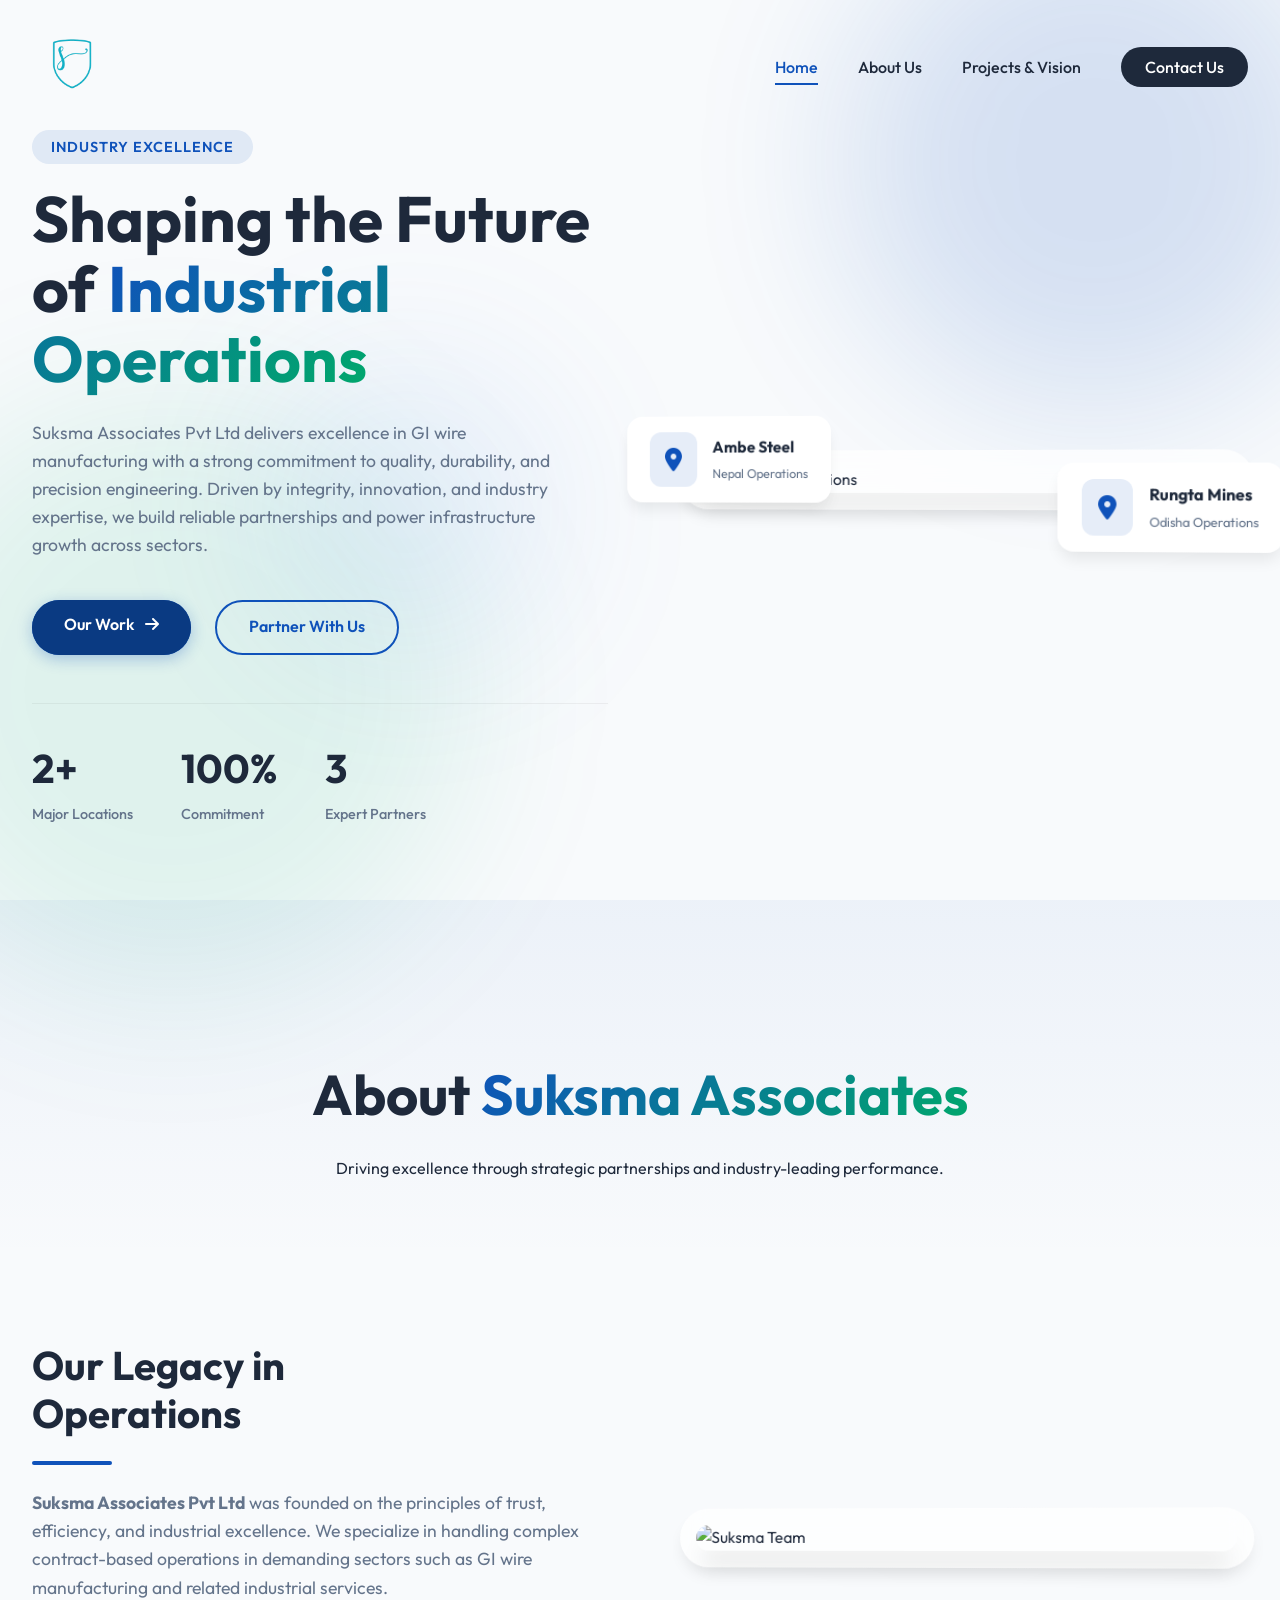
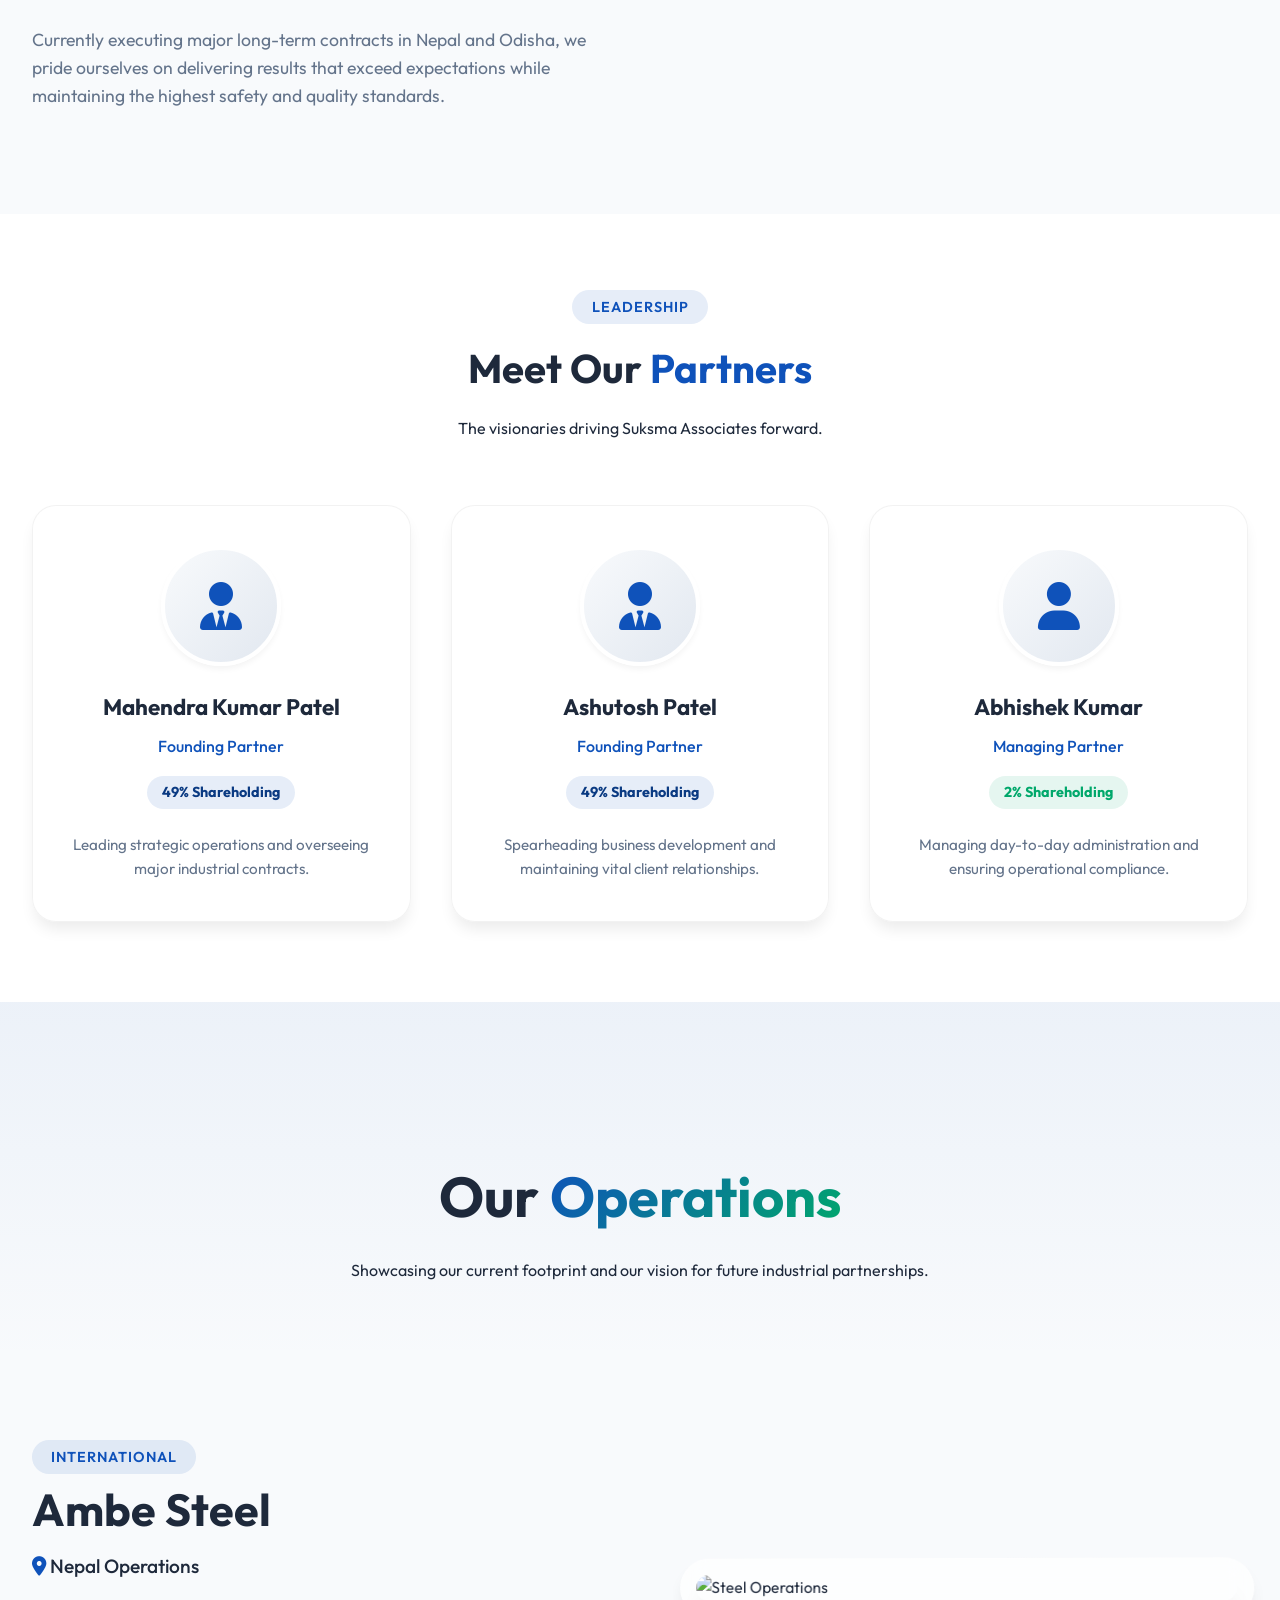
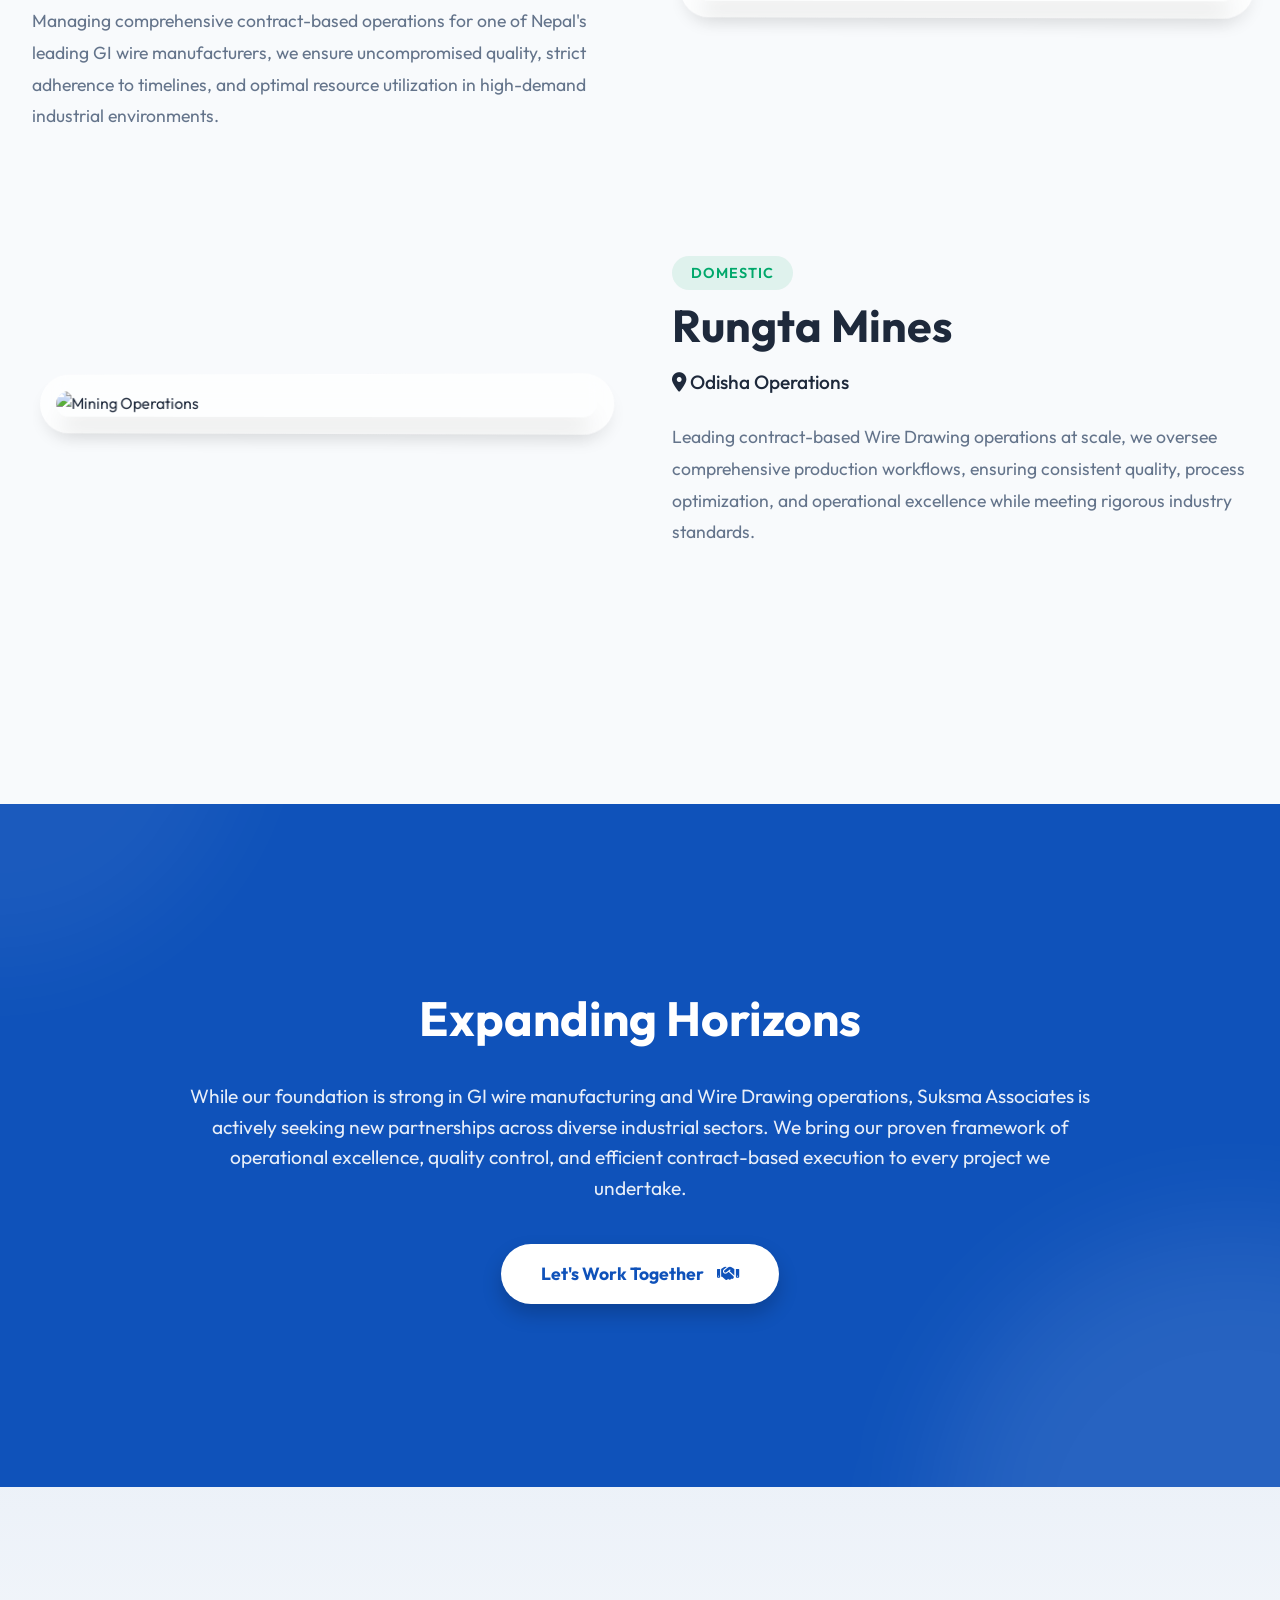
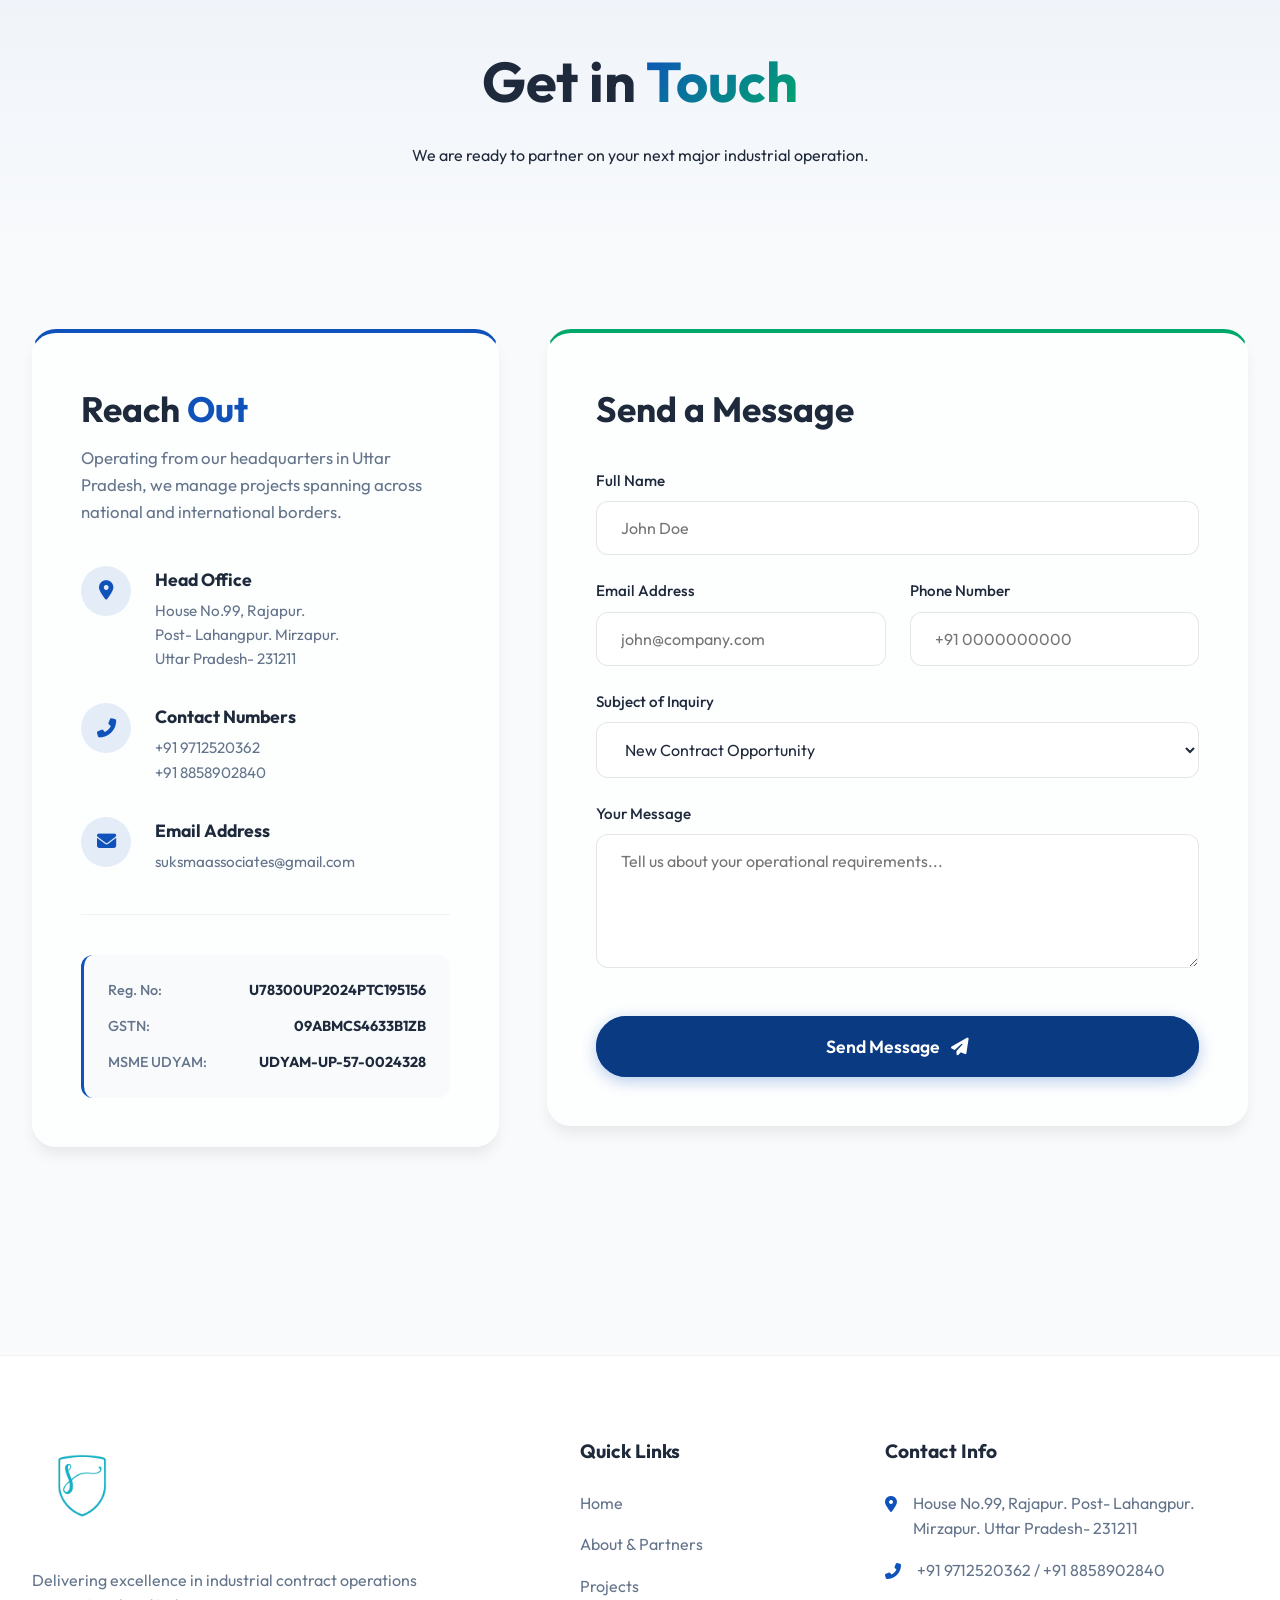
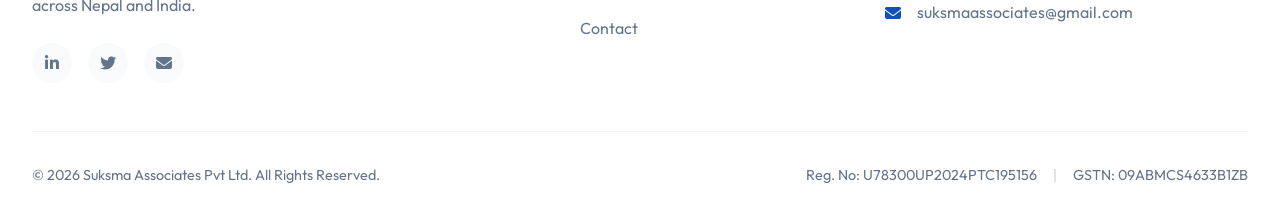
==== index.html @ b581f05e "first Push" ====
<!DOCTYPE html>
<html lang="en">

<head>
    <meta charset="UTF-8">
    <meta name="viewport" content="width=device-width, initial-scale=1.0">
    <title>Suksma Associates Pvt Ltd | Portfolio</title>
    <!-- Google Fonts -->
    <link rel="preconnect" href="https://fonts.googleapis.com">
    <link rel="preconnect" href="https://fonts.gstatic.com" crossorigin>
    <link href="https://fonts.googleapis.com/css2?family=Outfit:wght@300;400;500;600;700&display=swap" rel="stylesheet">
    <!-- Font Awesome -->
    <link rel="stylesheet" href="https://cdnjs.cloudflare.com/ajax/libs/font-awesome/6.4.0/css/all.min.css">
    <!-- Custom CSS -->
    <link rel="stylesheet" href="styles.css">
    <link rel="icon" href="assets/Suksma_logo.png" type="image/png">
</head>

<body>

    <!-- Navigation -->
    <nav class="navbar" id="navbar">
        <div class="container nav-container">
            <a href="index.html" class="logo">
                <img src="assets/Suksma_logo.png" alt="Suksma Associates Logo" id="nav-logo">
            </a>

            <div class="menu-toggle" id="mobile-menu">
                <span class="bar"></span>
                <span class="bar"></span>
                <span class="bar"></span>
            </div>

            <ul class="nav-menu">
                <li><a href="index.html" class="nav-links active">Home</a></li>
                <li><a href="about.html" class="nav-links">About Us</a></li>
                <li><a href="projects.html" class="nav-links">Projects & Vision</a></li>
                <li><a href="contact.html" class="nav-contact-btn">Contact Us</a></li>
            </ul>
        </div>
    </nav>

    <!-- Hero Section -->
    <section class="hero" id="home">
        <div class="hero-shapes">
            <div class="shape shape-1"></div>
            <div class="shape shape-2"></div>
            <div class="shape shape-3"></div>
        </div>

        <div class="container hero-container">
            <div class="hero-content">
                <div class="badge-wrapper gs-reveal">
                    <span class="badge">Industry Excellence</span>
                </div>
                <h1 class="hero-title gs-reveal">Shaping the Future <br>of <span class="text-gradient">Industrial
                        Operations</span></h1>
                <p class="hero-subtitle gs-reveal">Suksma Associates Pvt Ltd delivers excellence in GI wire
                    manufacturing with a strong commitment to quality, durability, and precision engineering. Driven by
                    integrity, innovation, and industry expertise, we build reliable partnerships and power
                    infrastructure growth across sectors.</p>
                <div class="hero-btns gs-reveal">
                    <a href="projects.html" class="btn btn-primary">Our Work <i class="fas fa-arrow-right"></i></a>
                    <a href="contact.html" class="btn btn-outline">Partner With Us</a>
                </div>

                <div class="hero-stats gs-reveal">
                    <div class="stat-item">
                        <h3 class="stat-number">2+</h3>
                        <p class="stat-label">Major Locations</p>
                    </div>
                    <div class="stat-item">
                        <h3 class="stat-number">100%</h3>
                        <p class="stat-label">Commitment</p>
                    </div>
                    <div class="stat-item">
                        <h3 class="stat-number">3</h3>
                        <p class="stat-label">Expert Partners</p>
                    </div>
                </div>
            </div>

            <div class="hero-image gs-reveal-right">
                <div class="image-wrapper glass-panel">
                    <!-- We'll use a placeholder professional industrial image -->
                    <img src="https://images.unsplash.com/photo-1581091226825-a6a2a5aee158?ixlib=rb-4.0.3&auto=format&fit=crop&w=800&q=80"
                        alt="Industrial Operations">
                    <div class="floating-card location-card card-1 gs-float">
                        <i class="fas fa-map-marker-alt text-primary"></i>
                        <div class="card-text">
                            <h4>Ambe Steel</h4>
                            <p>Nepal Operations</p>
                        </div>
                    </div>
                    <div class="floating-card location-card card-2 gs-float-delay">
                        <i class="fas fa-map-marker-alt text-primary"></i>
                        <div class="card-text">
                            <h4>Rungta Mines</h4>
                            <p>Odisha Operations</p>
                        </div>
                    </div>
                </div>
            </div>
        </div>
    </section>

    <!-- Page Header -->
    <section class="page-header gs-reveal-up">
        <div class="container">
            <h1>About <span class="text-gradient">Suksma Associates</span></h1>
            <p>Driving excellence through strategic partnerships and industry-leading performance.</p>
        </div>
    </section>

    <!-- Company Overview -->
    <section class="company-overview section-padding">
        <div class="container overview-grid gs-stagger-container">
            <div class="overview-content gs-stagger-item">
                <h2 class="section-title">Our Legacy in <br>Operations</h2>
                <div class="title-underline"></div>
                <p><strong>Suksma Associates Pvt Ltd</strong> was founded on the principles of trust, efficiency, and
                    industrial excellence. We specialize in handling complex contract-based operations in demanding
                    sectors such as GI wire manufacturing and related industrial services.</p>
                <p>Currently executing major long-term contracts in Nepal and Odisha, we pride ourselves on delivering
                    results that exceed expectations while maintaining the highest safety and quality standards.</p>
            </div>
            <div class="overview-img gs-stagger-item">
                <div class="glass-panel image-wrapper">
                    <!-- Professional Team Placeholder -->
                    <img src="https://images.unsplash.com/photo-1573164713988-8665fc963095?ixlib=rb-4.0.3&auto=format&fit=crop&w=800&q=80"
                        alt="Suksma Team" style="border-radius: 20px; width: 100%;">
                </div>
            </div>
        </div>
    </section>

    <!-- Leadership / Partners Section -->
    <section class="partners section-padding" style="background-color: var(--bg-white);">
        <div class="container">
            <div class="section-header center gs-reveal-up">
                <span class="badge">Leadership</span>
                <h2>Meet Our <span class="text-primary">Partners</span></h2>
                <p>The visionaries driving Suksma Associates forward.</p>
            </div>

            <div class="partners-grid gs-stagger-container">
                <!-- Partner 1 -->
                <div class="partner-card glass-panel gs-stagger-item">
                    <div class="partner-img">
                        <i class="fas fa-user-tie"></i>
                    </div>
                    <div class="partner-info">
                        <h3>Mahendra Kumar Patel</h3>
                        <p class="role">Founding Partner</p>
                        <div class="share-badge">49% Shareholding</div>
                        <p class="desc">Leading strategic operations and overseeing major industrial contracts.</p>
                    </div>
                </div>

                <!-- Partner 2 -->
                <div class="partner-card glass-panel gs-stagger-item">
                    <div class="partner-img">
                        <i class="fas fa-user-tie"></i>
                    </div>
                    <div class="partner-info">
                        <h3>Ashutosh Patel</h3>
                        <p class="role">Founding Partner</p>
                        <div class="share-badge">49% Shareholding</div>
                        <p class="desc">Spearheading business development and maintaining vital client relationships.
                        </p>
                    </div>
                </div>

                <!-- Partner 3 -->
                <div class="partner-card glass-panel gs-stagger-item">
                    <div class="partner-img">
                        <i class="fas fa-user"></i>
                    </div>
                    <div class="partner-info">
                        <h3>Abhishek Kumar</h3>
                        <p class="role">Managing Partner</p>
                        <div class="share-badge share-accent">2% Shareholding</div>
                        <p class="desc">Managing day-to-day administration and ensuring operational compliance.</p>
                    </div>
                </div>
            </div>
        </div>
    </section>

    <section class="page-header gs-reveal-up"
        style="padding: 150px 0 80px; text-align: center; background: linear-gradient(180deg, rgba(15, 82, 186, 0.05) 0%, transparent 100%);">
        <div class="container">
            <h1 style="font-size: 3.5rem; margin-bottom: 1rem;">Our <span class="text-gradient">Operations</span></h1>
            <p>Showcasing our current footprint and our vision for future industrial partnerships.</p>
        </div>
    </section>

    <!-- Current Projects -->
    <section class="current-projects section-padding" style="padding: 5rem 0;">
        <div class="container gs-stagger-container">
            <div class="project-card gs-stagger-item">
                <div class="project-content">
                    <span class="badge">International</span>
                    <h2>Ambe Steel</h2>
                    <p class="location"><i class="fas fa-map-marker-alt text-primary"></i> Nepal Operations</p>
                    <p class="desc">Managing comprehensive contract-based operations for one of Nepal's leading GI wire
                        manufacturers, we ensure uncompromised quality, strict adherence to timelines, and optimal
                        resource utilization in high-demand industrial environments.</p>
                </div>
                <div class="project-img">
                    <div class="glass-panel image-wrapper">
                        <!-- Placeholder for Steel Plant -->
                        <img src="https://images.unsplash.com/photo-1579728254067-eb85764d0dcb?ixlib=rb-4.0.3&auto=format&fit=crop&w=800&q=80"
                            alt="Steel Operations">
                    </div>
                </div>
            </div>

            <div class="project-card reverse gs-stagger-item">
                <div class="project-content">
                    <span class="badge"
                        style="color: var(--secondary); background: rgba(0, 168, 107, 0.1);">Domestic</span>
                    <h2>Rungta Mines</h2>
                    <p class="location"><i class="fas fa-map-marker-alt text-secondary"></i> Odisha Operations</p>
                    <p class="desc">Leading contract-based Wire Drawing operations at scale, we oversee comprehensive
                        production workflows, ensuring consistent quality, process optimization, and operational
                        excellence while meeting rigorous industry standards.</p>
                </div>
                <div class="project-img">
                    <div class="glass-panel image-wrapper">
                        <!-- Placeholder for Mining -->
                        <img src="https://images.unsplash.com/photo-1516247385-d6d67e696230?ixlib=rb-4.0.3&auto=format&fit=crop&w=800&q=80"
                            alt="Mining Operations">
                    </div>
                </div>
            </div>
        </div>
    </section>

    <!-- Future Vision / Call to Action -->
    <section class="vision section-padding gs-reveal-up"
        style="background-color: var(--primary); color: white; margin-top: 3rem; position: relative; overflow: hidden;">

        <!-- Abstract BG in CTA -->
        <div style="position: absolute; top: 0; left: 0; width: 100%; height: 100%; z-index: 1;">
            <div
                style="position: absolute; top: -50%; left: -20%; width: 500px; height: 500px; border-radius: 50%; background: rgba(255,255,255,0.05); filter: blur(50px);">
            </div>
            <div
                style="position: absolute; bottom: -50%; right: -20%; width: 600px; height: 600px; border-radius: 50%; background: rgba(255,255,255,0.1); filter: blur(60px);">
            </div>
        </div>

        <div class="container"
            style="position: relative; z-index: 2; text-align: center; max-width: 900px; padding: 6rem 0;">
            <h2 style="font-size: 3rem; margin-bottom: 1.5rem;">Expanding Horizons</h2>
            <p style="font-size: 1.2rem; margin-bottom: 2.5rem; opacity: 0.9;">While our foundation is strong in GI wire
                manufacturing and Wire Drawing operations, Suksma Associates is actively seeking new partnerships across
                diverse industrial sectors. We bring our proven framework of operational excellence, quality control,
                and efficient contract-based execution to every project we undertake.</p>
            <a href="contact.html" class="btn"
                style="background: white; color: var(--primary); padding: 1rem 2.5rem; border-radius: 50px; font-weight: 700; font-size: 1.1rem; box-shadow: 0 10px 20px rgba(0,0,0,0.2);">Let's
                Work Together <i class="fas fa-handshake" style="margin-left: 10px;"></i></a>
        </div>
    </section>

    <!-- Header -->
    <section class="page-header gs-reveal-up"
        style="padding: 150px 0 80px; text-align: center; background: linear-gradient(180deg, rgba(15, 82, 186, 0.05) 0%, transparent 100%);">
        <div class="container">
            <h1 style="font-size: 3.5rem; margin-bottom: 1rem;">Get in <span class="text-gradient">Touch</span></h1>
            <p>We are ready to partner on your next major industrial operation.</p>
        </div>
    </section>

    <!-- Contact Grid -->
    <section class="contact-section section-padding">
        <div class="container">
            <div class="contact-grid">

                <!-- Info Panel -->
                <div class="contact-info glass-panel gs-reveal-up">
                    <h2>Reach <span class="text-primary">Out</span></h2>
                    <p class="subtitle">Operating from our headquarters in Uttar Pradesh, we manage projects spanning
                        across national and international borders.</p>

                    <div class="info-item">
                        <div class="icon-box"><i class="fas fa-map-marker-alt"></i></div>
                        <div class="info-content">
                            <h4>Head Office</h4>
                            <p>House No.99, Rajapur.<br>Post- Lahangpur. Mirzapur.<br>Uttar Pradesh- 231211</p>
                        </div>
                    </div>

                    <div class="info-item">
                        <div class="icon-box"><i class="fas fa-phone-alt"></i></div>
                        <div class="info-content">
                            <h4>Contact Numbers</h4>
                            <p>+91 9712520362<br>+91 8858902840</p>
                        </div>
                    </div>

                    <div class="info-item">
                        <div class="icon-box"><i class="fas fa-envelope"></i></div>
                        <div class="info-content">
                            <h4>Email Address</h4>
                            <p>suksmaassociates@gmail.com</p>
                        </div>
                    </div>

                    <div class="info-divider"></div>

                    <!-- Company Registrations -->
                    <div class="company-regs">
                        <div class="reg-item">
                            <span class="reg-label">Reg. No:</span>
                            <span class="reg-val">U78300UP2024PTC195156</span>
                        </div>
                        <div class="reg-item">
                            <span class="reg-label">GSTN:</span>
                            <span class="reg-val">09ABMCS4633B1ZB</span>
                        </div>
                        <div class="reg-item">
                            <span class="reg-label">MSME UDYAM:</span>
                            <span class="reg-val">UDYAM-UP-57-0024328</span>
                        </div>
                    </div>
                </div>

                <!-- Contact Form -->
                <div class="contact-form-wrapper glass-panel gs-reveal-up">
                    <h2>Send a <span class="text-secondary">Message</span></h2>
                    <form class="contact-form">
                        <div class="form-group">
                            <label>Full Name</label>
                            <input type="text" placeholder="John Doe" required>
                        </div>
                        <div class="form-row">
                            <div class="form-group">
                                <label>Email Address</label>
                                <input type="email" placeholder="john@company.com" required>
                            </div>
                            <div class="form-group">
                                <label>Phone Number</label>
                                <input type="tel" placeholder="+91 0000000000">
                            </div>
                        </div>
                        <div class="form-group">
                            <label>Subject of Inquiry</label>
                            <select>
                                <option>New Contract Opportunity</option>
                                <option>General Inquiry</option>
                                <option>Partnership</option>
                            </select>
                        </div>
                        <div class="form-group">
                            <label>Your Message</label>
                            <textarea rows="5" placeholder="Tell us about your operational requirements..."
                                required></textarea>
                        </div>
                        <button type="button" class="btn btn-primary form-submit"
                            onclick="alert('Demo: Form Submitted Successfully!')">
                            Send Message <i class="fas fa-paper-plane" style="margin-left: 8px;"></i>
                        </button>
                    </form>
                </div>

            </div>
        </div>
    </section>

    <!-- Footer -->
    <footer class="footer">
        <div class="container footer-container">
            <div class="footer-top">
                <div class="footer-col brand-col">
                    <img src="assets/Suksma_logo.png" alt="Suksma Associates" class="footer-logo">
                    <p>Delivering excellence in industrial contract operations across Nepal and India.</p>
                    <div class="social-links">
                        <a href="#"><i class="fab fa-linkedin-in"></i></a>
                        <a href="#"><i class="fab fa-twitter"></i></a>
                        <a href="#"><i class="fas fa-envelope"></i></a>
                    </div>
                </div>

                <div class="footer-col" style="transition-delay: 0.1s;">
                    <h3>Quick Links</h3>
                    <ul>
                        <li><a href="index.html">Home</a></li>
                        <li><a href="about.html">About & Partners</a></li>
                        <li><a href="projects.html">Projects</a></li>
                        <li><a href="contact.html">Contact</a></li>
                    </ul>
                </div>

                <div class="footer-col" style="transition-delay: 0.2s;">
                    <h3>Contact Info</h3>
                    <ul class="contact-list">
                        <li><i class="fas fa-map-marker-alt"></i> House No.99, Rajapur. Post- Lahangpur. Mirzapur. Uttar
                            Pradesh- 231211
                        </li>
                        <li><i class="fas fa-phone-alt"></i> +91 9712520362 / +91 8858902840</li>
                        <li><i class="fas fa-envelope"></i> suksmaassociates@gmail.com</li>
                    </ul>
                </div>
            </div>

            <div class="footer-bottom">
                <p>&copy; 2026 Suksma Associates Pvt Ltd. All Rights Reserved.</p>
                <div class="footer-certs">
                    <span>Reg. No: U78300UP2024PTC195156</span>
                    <span class="divider">|</span>
                    <span>GSTN: 09ABMCS4633B1ZB</span>
                </div>
            </div>
        </div>
    </footer>

    <!-- GSAP & ScrollTrigger -->
    <script src="https://cdnjs.cloudflare.com/ajax/libs/gsap/3.12.2/gsap.min.js"></script>
    <script src="https://cdnjs.cloudflare.com/ajax/libs/gsap/3.12.2/ScrollTrigger.min.js"></script>
    <!-- Custom JS -->
    <script src="script.js"></script>
</body>

</html>
---- styles.css ----
/* --- RESET & VARIABLES --- */
:root {
    /* Color Palette */
    --primary: #0F52BA;
    /* Sapphire Blue - Trust & Industry */
    --primary-light: #4D8BE8;
    --primary-dark: #0A3A82;
    --secondary: #00A86B;
    /* Jade Green - Growth & Mining */

    --bg-light: #F8FAFC;
    --bg-white: #FFFFFF;
    --text-dark: #1E293B;
    --text-light: #64748B;

    --glass-bg: rgba(255, 255, 255, 0.7);
    --glass-border: rgba(255, 255, 255, 0.2);
    --shadow-sm: 0 4px 6px -1px rgba(0, 0, 0, 0.05);
    --shadow-md: 0 10px 15px -3px rgba(0, 0, 0, 0.08);
    --shadow-lg: 0 20px 25px -5px rgba(0, 0, 0, 0.1);

    /* Typography */
    --font-main: 'Outfit', sans-serif;

    /* Transitions */
    --transition: all 0.3s cubic-bezier(0.25, 0.8, 0.25, 1);
}

* {
    margin: 0;
    padding: 0;
    box-sizing: border-box;
    font-family: var(--font-main);
}

body {
    background-color: var(--bg-light);
    color: var(--text-dark);
    line-height: 1.6;
    overflow-x: hidden;
    width: 100%;
    position: relative;
}

/* Custom Scrollbar to prevent double scrollbar visual glitches and look premium */
::-webkit-scrollbar {
    width: 8px;
}

::-webkit-scrollbar-track {
    background: var(--bg-light);
}

::-webkit-scrollbar-thumb {
    background: #cbd5e1;
    border-radius: 4px;
}

::-webkit-scrollbar-thumb:hover {
    background: #94a3b8;
}

a {
    text-decoration: none;
    color: inherit;
}

ul {
    list-style: none;
}

.container {
    max-width: 1280px;
    margin: 0 auto;
    padding: 0 2rem;
}

/* --- UTILITIES --- */
.text-gradient {
    background: linear-gradient(135deg, var(--primary), var(--secondary));
    -webkit-background-clip: text;
    -webkit-text-fill-color: transparent;
    background-clip: text;
}

.text-primary {
    color: var(--primary);
}

.glass-panel {
    background: var(--glass-bg);
    backdrop-filter: blur(12px);
    -webkit-backdrop-filter: blur(12px);
    border: 1px solid var(--glass-border);
    border-radius: 24px;
    box-shadow: var(--shadow-md);
}

/* Buttons */
.btn {
    display: inline-block;
    padding: 0.8rem 2rem;
    border-radius: 50px;
    font-weight: 600;
    font-size: 1rem;
    transition: var(--transition);
    cursor: pointer;
    position: relative;
    overflow: hidden;
    z-index: 1;
}

.btn-primary {
    background-color: var(--primary);
    color: white;
    box-shadow: 0 4px 15px rgba(15, 82, 186, 0.3);
}

.btn-primary:after {
    content: '';
    position: absolute;
    bottom: 0;
    left: 0;
    width: 100%;
    height: 100%;
    background-color: var(--primary-dark);
    z-index: -2;
}

.btn-primary:before {
    content: '';
    position: absolute;
    bottom: 0;
    left: 0;
    width: 0%;
    height: 100%;
    background-color: var(--primary-light);
    transition: var(--transition);
    z-index: -1;
}

.btn-primary:hover:before {
    width: 100%;
}

.btn-outline {
    background: transparent;
    color: var(--primary);
    border: 2px solid var(--primary);
}

.btn-outline:hover {
    background: var(--primary);
    color: white;
}



/* --- NAVIGATION --- */
.navbar {
    position: fixed;
    top: 0;
    left: 0;
    width: 100%;
    padding: 1.5rem 0;
    z-index: 1000;
    transition: var(--transition);
}

.navbar.scrolled {
    background: var(--glass-bg);
    backdrop-filter: blur(20px);
    -webkit-backdrop-filter: blur(20px);
    padding: 1rem 0;
    box-shadow: var(--shadow-sm);
}

.nav-container {
    display: flex;
    justify-content: space-between;
    align-items: center;
}

.logo img {
    height: 80px;
    /* Increased from 50px */
    object-fit: contain;
    transition: transform 0.3s ease;
}

.logo:hover img {
    transform: scale(1.05);
}

.nav-menu {
    display: flex;
    align-items: center;
    gap: 2.5rem;
}

.nav-links {
    font-weight: 500;
    font-size: 1rem;
    color: var(--text-dark);
    position: relative;
    padding: 0.5rem 0;
    transition: var(--transition);
}

.nav-links::after {
    content: '';
    position: absolute;
    bottom: 0;
    left: 0;
    width: 0;
    height: 2px;
    background: var(--primary);
    transition: var(--transition);
}

.nav-links:hover::after,
.nav-links.active::after {
    width: 100%;
}

.nav-links:hover,
.nav-links.active {
    color: var(--primary);
}

.nav-contact-btn {
    background: var(--text-dark);
    color: white;
    padding: 0.6rem 1.5rem;
    border-radius: 50px;
    font-weight: 500;
    transition: var(--transition);
}

.nav-contact-btn:hover {
    background: var(--primary);
    transform: translateY(-2px);
    box-shadow: 0 4px 10px rgba(0, 0, 0, 0.1);
}

.menu-toggle {
    display: none;
    flex-direction: column;
    gap: 5px;
    cursor: pointer;
}

.menu-toggle .bar {
    width: 25px;
    height: 3px;
    background-color: var(--text-dark);
    transition: var(--transition);
}

/* --- HERO SECTION --- */
.hero {
    min-height: 100vh;
    padding-top: 120px;
    padding-bottom: 60px;
    position: relative;
    display: flex;
    align-items: center;
}

/* Abstract Background Shapes */
.hero-shapes {
    position: absolute;
    top: 0;
    left: 0;
    width: 100%;
    height: 100%;
    z-index: -1;
}

.shape {
    position: absolute;
    border-radius: 50%;
    filter: blur(80px);
    opacity: 0.5;
}

.shape-1 {
    top: -10%;
    right: -5%;
    width: 500px;
    height: 500px;
    background: rgba(15, 82, 186, 0.3);
}

.shape-2 {
    bottom: -10%;
    left: -10%;
    width: 600px;
    height: 600px;
    background: rgba(0, 168, 107, 0.2);
}

.shape-3 {
    top: 40%;
    left: 20%;
    width: 300px;
    height: 300px;
    background: rgba(77, 139, 232, 0.2);
}

.hero-container {
    display: grid;
    grid-template-columns: 1fr 1fr;
    gap: 4rem;
    align-items: center;
}

/* Badge */
.badge-wrapper {
    margin-bottom: 1.5rem;
}

.badge {
    background: rgba(15, 82, 186, 0.1);
    color: var(--primary);
    padding: 0.5rem 1.2rem;
    border-radius: 50px;
    font-weight: 600;
    font-size: 0.9rem;
    letter-spacing: 1px;
    text-transform: uppercase;
}

.hero-title {
    font-size: clamp(3rem, 5vw, 4.5rem);
    line-height: 1.1;
    margin-bottom: 1.5rem;
    font-weight: 700;
}

.hero-subtitle {
    font-size: 1.1rem;
    color: var(--text-light);
    margin-bottom: 2.5rem;
    max-width: 90%;
}

.hero-btns {
    display: flex;
    gap: 1.5rem;
    margin-bottom: 3rem;
}

.hero-btns i {
    margin-left: 8px;
    transition: transform 0.3s ease;
}

.btn-primary:hover i {
    transform: translateX(5px);
}

.hero-stats {
    display: flex;
    gap: 3rem;
    padding-top: 2rem;
    border-top: 1px solid rgba(0, 0, 0, 0.05);
}

.stat-number {
    font-size: 2.5rem;
    font-weight: 700;
    color: var(--text-dark);
    margin-bottom: 0.2rem;
}

.stat-label {
    font-size: 0.9rem;
    color: var(--text-light);
    font-weight: 500;
}

/* Hero Image & Cards */
.hero-image {
    position: relative;
}

.image-wrapper {
    position: relative;
    padding: 1rem;
    border-radius: 30px;
    transform: perspective(1000px) rotateY(-5deg);
    transition: transform 0.5s ease;
}

.image-wrapper:hover {
    transform: perspective(1000px) rotateY(0deg);
}

.image-wrapper img {
    width: 100%;
    border-radius: 20px;
    display: block;
    box-shadow: var(--shadow-lg);
}

.floating-card {
    position: absolute;
    background: var(--bg-white);
    padding: 1rem 1.5rem;
    border-radius: 16px;
    display: flex;
    align-items: center;
    gap: 1rem;
    box-shadow: var(--shadow-md);
    z-index: 10;
}

.floating-card i {
    font-size: 1.5rem;
    background: rgba(15, 82, 186, 0.1);
    padding: 1rem;
    border-radius: 12px;
}

.card-text h4 {
    font-size: 1rem;
    color: var(--text-dark);
    margin-bottom: 0.2rem;
}

.card-text p {
    font-size: 0.8rem;
    color: var(--text-light);
}

.card-1 {
    bottom: 10%;
    left: -10%;
}

.card-2 {
    top: 20%;
    right: -5%;
}

/* --- FOOTER --- */
.footer {
    background: var(--bg-white);
    padding: 5rem 0 2rem;
    margin-top: 5rem;
    border-top: 1px solid rgba(0, 0, 0, 0.05);
}

.footer-top {
    display: grid;
    grid-template-columns: 2fr 1fr 1.5fr;
    gap: 4rem;
    margin-bottom: 3rem;
}

.footer-logo {
    height: 100px;
    /* Increased from 40px */
    width: auto;
    object-fit: contain;
    margin-bottom: 1.5rem;
}

.brand-col p {
    color: var(--text-light);
    margin-bottom: 1.5rem;
    max-width: 80%;
}

.social-links {
    display: flex;
    gap: 1rem;
}

.social-links a {
    display: flex;
    align-items: center;
    justify-content: center;
    width: 40px;
    height: 40px;
    background: var(--bg-light);
    border-radius: 50%;
    color: var(--text-dark);
    transition: var(--transition);
}

.social-links a:hover {
    transform: translateY(-3px);
}

.footer-col h3 {
    font-size: 1.2rem;
    margin-bottom: 1.5rem;
    color: var(--text-dark);
}

.footer-col ul {
    display: flex;
    flex-direction: column;
    gap: 1rem;
}

.footer-col a,
.footer-col li {
    color: var(--text-light);
    transition: var(--transition);
}

.footer-col a:hover {
    color: var(--primary);
    padding-left: 5px;
}

.contact-list li {
    display: flex;
    align-items: flex-start;
    gap: 1rem;
}

.contact-list i {
    margin-top: 5px;
    color: var(--primary);
}

.footer-bottom {
    display: flex;
    justify-content: space-between;
    align-items: center;
    padding-top: 2rem;
    border-top: 1px solid rgba(0, 0, 0, 0.05);
    color: var(--text-light);
    font-size: 0.9rem;
}

.footer-certs {
    display: flex;
    gap: 1rem;
    align-items: center;
}

.divider {
    color: rgba(0, 0, 0, 0.2);
}

/* --- RESPONSIVE DESIGN --- */
@media (max-width: 992px) {
    .hero-container {
        grid-template-columns: 1fr;
        padding-top: 2rem;
    }

    .hero-content {
        order: 1;
        text-align: center;
    }

    .hero-subtitle {
        margin: 0 auto 2.5rem;
    }

    .hero-btns {
        justify-content: center;
    }

    .hero-stats {
        justify-content: center;
    }

    .hero-image {
        order: 2;
        max-width: 600px;
        margin: 0 auto;
    }

    .footer-top {
        grid-template-columns: 1fr 1fr;
    }
}

@media (max-width: 768px) {

    /* Mobile Menu */
    .menu-toggle {
        display: flex;
        z-index: 1001;
    }

    .menu-toggle.active .bar:nth-child(1) {
        transform: translateY(8px) rotate(45deg);
    }

    .menu-toggle.active .bar:nth-child(2) {
        opacity: 0;
    }

    .menu-toggle.active .bar:nth-child(3) {
        transform: translateY(-8px) rotate(-45deg);
    }

    .nav-menu {
        position: fixed;
        left: -100%;
        top: 0;
        flex-direction: column;
        background: var(--bg-white);
        width: 100%;
        height: 100vh;
        justify-content: center;
        transition: 0.3s ease;
        box-shadow: var(--shadow-lg);
    }

    .nav-menu.active {
        left: 0;
    }

    /* Navbar Height Adjustments for Mobile */
    .navbar {
        padding: 0.8rem 0;
    }

    .logo img {
        height: 60px;
    }

    /* Container Mobile Padding */
    .container {
        padding: 0 1rem;
    }

    /* Contact Details Mobile Fixes */
    .contact-info,
    .contact-form-wrapper {
        padding: 1.5rem !important;
        width: 100%;
        box-sizing: border-box;
        overflow-wrap: break-word;
        word-break: break-word;
    }

    .info-content p,
    .reg-val {
        word-break: break-all;
    }

    .reg-item {
        flex-direction: column;
        align-items: flex-start;
        gap: 0.2rem;
    }

    .form-group input,
    .form-group select,
    .form-group textarea {
        max-width: 100%;
        box-sizing: border-box;
    }

    .hero-btns {
        gap: 1rem;
    }

    .hero-btns .btn {
        padding: 0.7rem 1.5rem;
        font-size: 0.9rem;
        flex: 1;
        text-align: center;
        white-space: nowrap;
    }

    .hero-title {
        font-size: 2.2rem;
    }

    .hero-stats {
        gap: 1rem;
        flex-wrap: wrap;
        padding-top: 1rem;
    }

    .stat-number {
        font-size: 1.8rem;
    }

    .hero-image {
        display: flex;
        justify-content: center;
        max-width: 100%;
        margin: 2rem auto 0;
        padding: 0;
        box-sizing: border-box;
    }

    .image-wrapper {
        padding: 0.5rem;
        border-radius: 15px;
        width: 90%;
        box-sizing: border-box;
        transform: none !important;
    }

    .image-wrapper img {
        border-radius: 10px;
        width: 100%;
        height: auto;
    }

    .floating-card {
        padding: 0.5rem 0.6rem;
        /* Reduced padding */
        gap: 0.3rem;
        border-radius: 10px;
        max-width: 85%;
        /* Prevent card from being too wide */
    }

    .floating-card i {
        padding: 0.4rem;
        font-size: 0.9rem;
        /* Smaller icon */
        border-radius: 8px;
    }

    .card-text h4 {
        font-size: 0.75rem;
        /* Smaller text */
    }

    .card-text p {
        font-size: 0.6rem;
        /* Smaller text */
    }

    .card-1 {
        bottom: -5px;
        /* Pull it up specifically so it doesn't get cut off at bottom */
        left: 5px;
        /* Pull it in */
    }

    .card-2 {
        top: -5px;
        /* Pull it down */
        right: 5px;
        /* Pull it in */
    }

    .footer-top {
        grid-template-columns: 1fr;
        gap: 2rem;
    }

    .footer-bottom {
        flex-direction: column;
        gap: 1rem;
        text-align: center;
    }
}

/* EXTRA STYLES */

.page-header {
    padding: 150px 0 80px;
    text-align: center;
    background: linear-gradient(180deg, rgba(15, 82, 186, 0.05) 0%, transparent 100%);
}

.page-header h1 {
    font-size: 3.5rem;
    margin-bottom: 1rem;
}

.section-padding {
    padding: 5rem 0;
}

.section-header.center {
    text-align: center;
    margin-bottom: 4rem;
}

.section-header h2 {
    font-size: 2.5rem;
    margin-top: 1rem;
    margin-bottom: 1rem;
}

.overview-grid {
    display: grid;
    grid-template-columns: 1fr 1fr;
    gap: 4rem;
    align-items: center;
}

.section-title {
    font-size: 2.5rem;
    line-height: 1.2;
}

.title-underline {
    width: 80px;
    height: 4px;
    background: var(--primary);
    margin: 1.5rem 0;
    border-radius: 2px;
}

.overview-content p {
    margin-bottom: 1.5rem;
    color: var(--text-light);
    font-size: 1.1rem;
}

/* Partners Grid */
.partners-grid {
    display: grid;
    grid-template-columns: repeat(auto-fit, minmax(300px, 1fr));
    gap: 2.5rem;
}

.partner-card {
    padding: 2.5rem;
    text-align: center;
    transition: transform 0.4s cubic-bezier(0.175, 0.885, 0.32, 1.275);
    border: 1px solid rgba(0, 0, 0, 0.05);
}

.partner-card:hover {
    transform: translateY(-15px);
    border-color: var(--primary-light);
    box-shadow: var(--shadow-lg);
}

.partner-img {
    width: 120px;
    height: 120px;
    margin: 0 auto 1.5rem;
    background: linear-gradient(135deg, var(--bg-light), #e2e8f0);
    border-radius: 50%;
    display: flex;
    align-items: center;
    justify-content: center;
    font-size: 3rem;
    color: var(--primary);
    border: 4px solid white;
    box-shadow: var(--shadow-sm);
}

.partner-info h3 {
    font-size: 1.4rem;
    color: var(--text-dark);
    margin-bottom: 0.5rem;
}

.role {
    color: var(--primary);
    font-weight: 500;
    margin-bottom: 1rem;
}

.share-badge {
    display: inline-block;
    padding: 5px 15px;
    background: rgba(15, 82, 186, 0.1);
    color: var(--primary-dark);
    border-radius: 20px;
    font-size: 0.9rem;
    font-weight: 700;
    margin-bottom: 1.5rem;
}

.share-accent {
    background: rgba(0, 168, 107, 0.1);
    color: var(--secondary);
}

.partner-info .desc {
    color: var(--text-light);
    font-size: 0.95rem;
}

@media (max-width: 768px) {
    .overview-grid {
        grid-template-columns: 1fr;
    }

    .page-header h1 {
        font-size: 2.5rem;
    }
}

.project-card {
    display: grid;
    grid-template-columns: 1fr 1fr;
    gap: 4rem;
    align-items: center;
    margin-bottom: 8rem;
}

.project-card.reverse .project-content {
    order: 2;
}

.project-card.reverse .project-img {
    order: 1;
}

.project-content h2 {
    font-size: 2.8rem;
    color: var(--text-dark);
    margin: 1rem 0;
    line-height: 1.1;
}

.project-content .location {
    font-size: 1.2rem;
    font-weight: 500;
    color: var(--text-dark);
    margin-bottom: 1.5rem;
}

.project-content .desc {
    font-size: 1.1rem;
    color: var(--text-light);
    line-height: 1.8;
}

.project-img img {
    width: 100%;
    border-radius: 20px;
    display: block;
}

.btn:hover {
    transform: translateY(-3px);
}

@media (max-width: 992px) {
    .project-card {
        grid-template-columns: 1fr;
        gap: 2rem;
        margin-bottom: 4rem;
    }

    .project-card.reverse .project-content {
        order: 1;
    }

    .project-card.reverse .project-img {
        order: 2;
    }
}

.contact-section {
    padding-bottom: 8rem;
}

.contact-grid {
    display: grid;
    grid-template-columns: 1fr 1.5fr;
    gap: 3rem;
    align-items: start;
}

.contact-info,
.contact-form-wrapper {
    padding: 3rem;
    border-top: 4px solid var(--primary);
}

.contact-form-wrapper {
    border-top-color: var(--secondary);
}

.contact-info h2,
.contact-form-wrapper h2 {
    font-size: 2.2rem;
    margin-bottom: 0.5rem;
}

.subtitle {
    color: var(--text-light);
    margin-bottom: 2.5rem;
    line-height: 1.6;
    font-size: 1.05rem;
}

.info-item {
    display: flex;
    gap: 1.5rem;
    margin-bottom: 2rem;
}

.icon-box {
    width: 50px;
    height: 50px;
    background: rgba(15, 82, 186, 0.1);
    color: var(--primary);
    border-radius: 50%;
    display: flex;
    align-items: center;
    justify-content: center;
    font-size: 1.2rem;
    flex-shrink: 0;
    transition: var(--transition);
}

.info-item:hover .icon-box {
    background: var(--primary);
    color: white;
    transform: scale(1.1);
}

.info-content h4 {
    font-size: 1.1rem;
    color: var(--text-dark);
    margin-bottom: 0.3rem;
}

.info-content p {
    color: var(--text-light);
    font-size: 0.95rem;
    line-height: 1.6;
}

.info-divider {
    height: 1px;
    background: rgba(0, 0, 0, 0.05);
    margin: 2.5rem 0;
}

.company-regs {
    background: var(--bg-light);
    padding: 1.5rem;
    border-radius: 12px;
    border-left: 3px solid var(--primary);
}

.reg-item {
    display: flex;
    justify-content: space-between;
    margin-bottom: 0.8rem;
    font-size: 0.9rem;
}

.reg-item:last-child {
    margin-bottom: 0;
}

.reg-label {
    color: var(--text-light);
    font-weight: 500;
}

.reg-val {
    color: var(--text-dark);
    font-weight: 700;
}

/* Form Styles */
.contact-form {
    display: flex;
    flex-direction: column;
    gap: 1.5rem;
    margin-top: 2rem;
}

.form-row {
    display: grid;
    grid-template-columns: 1fr 1fr;
    gap: 1.5rem;
}

.form-group label {
    display: block;
    margin-bottom: 0.5rem;
    color: var(--text-dark);
    font-weight: 500;
    font-size: 0.95rem;
}

.form-group input,
.form-group select,
.form-group textarea {
    width: 100%;
    padding: 1rem 1.5rem;
    border: 1px solid rgba(0, 0, 0, 0.1);
    border-radius: 12px;
    background: var(--bg-white);
    font-family: inherit;
    color: var(--text-dark);
    font-size: 1rem;
    transition: var(--transition);
}

.form-group input:focus,
.form-group select:focus,
.form-group textarea:focus {
    outline: none;
    border-color: var(--primary);
    box-shadow: 0 0 0 4px rgba(15, 82, 186, 0.1);
}

.form-submit {
    margin-top: 1rem;
    border: none;
    width: 100%;
    padding: 1.2rem;
    font-size: 1.1rem;
    height: auto;
}

@media (max-width: 992px) {
    .contact-grid {
        grid-template-columns: 1fr;
    }

    .form-row {
        grid-template-columns: 1fr;
    }
}
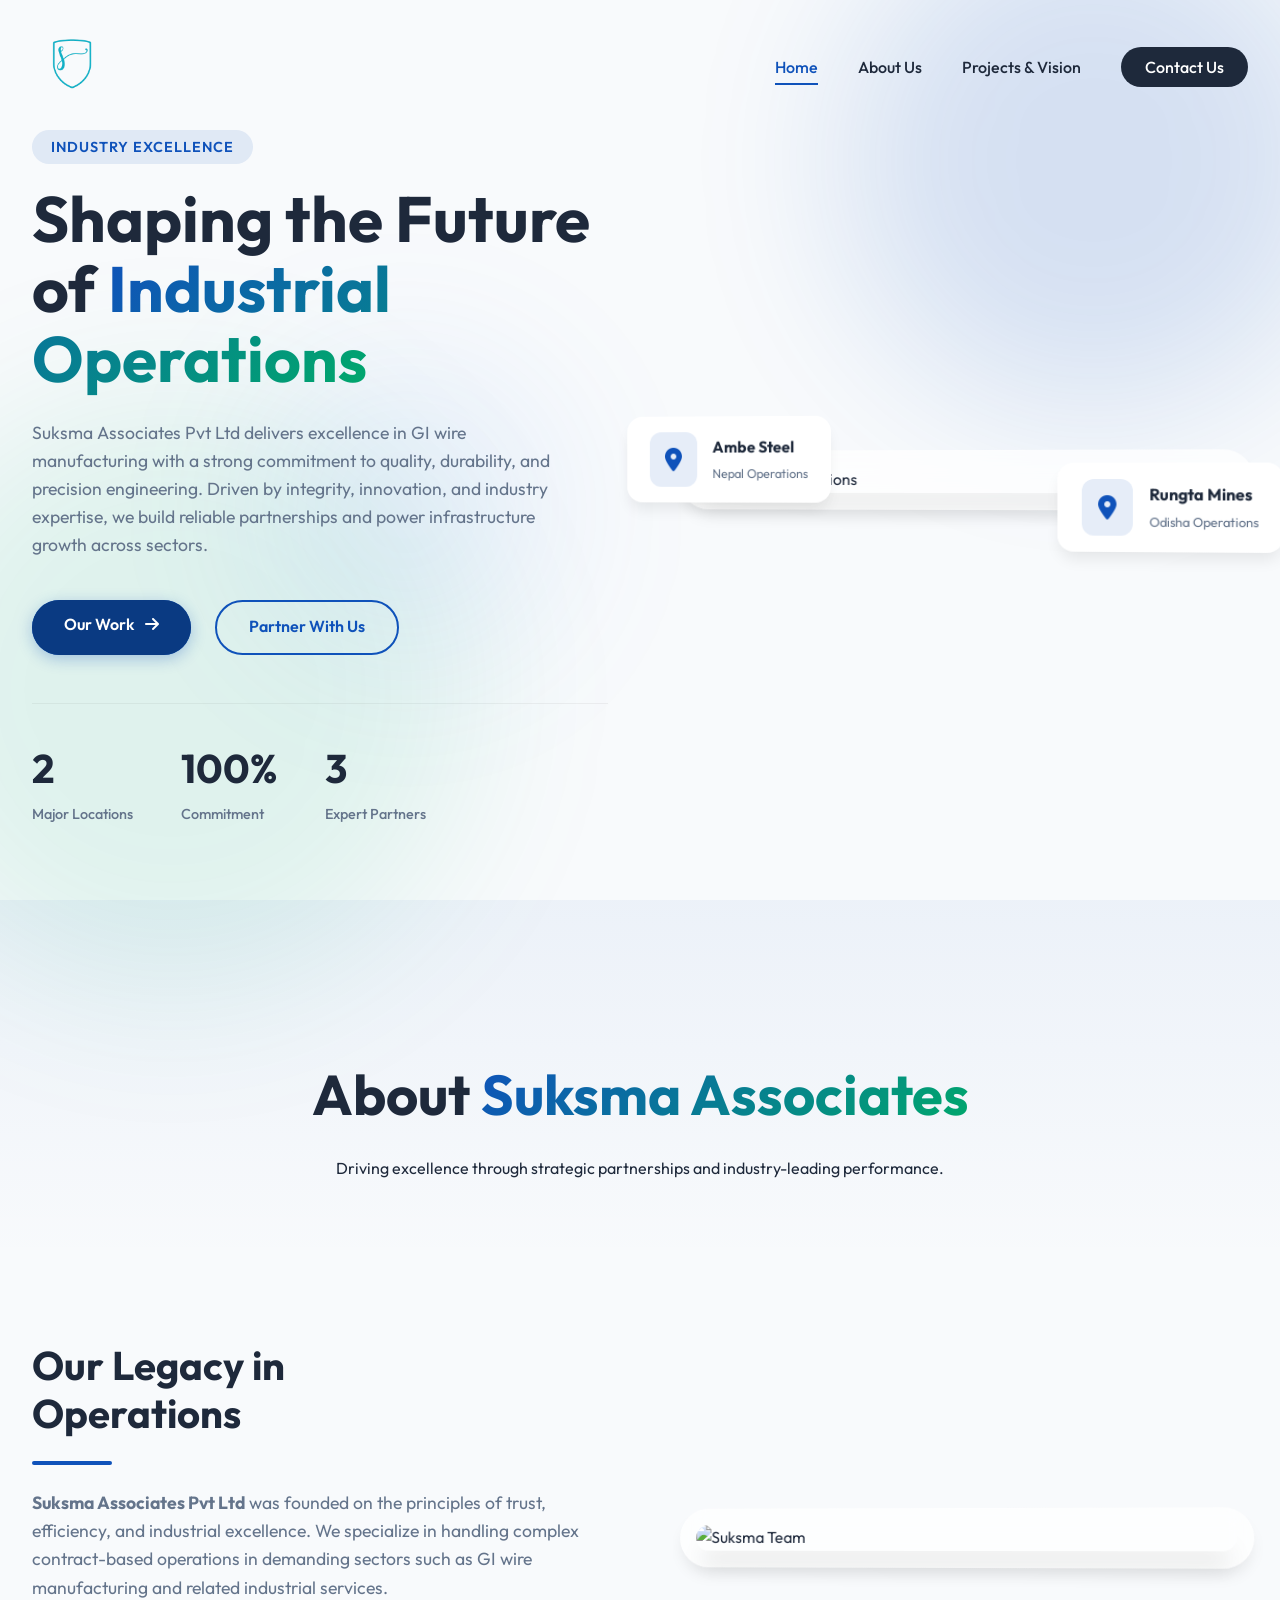
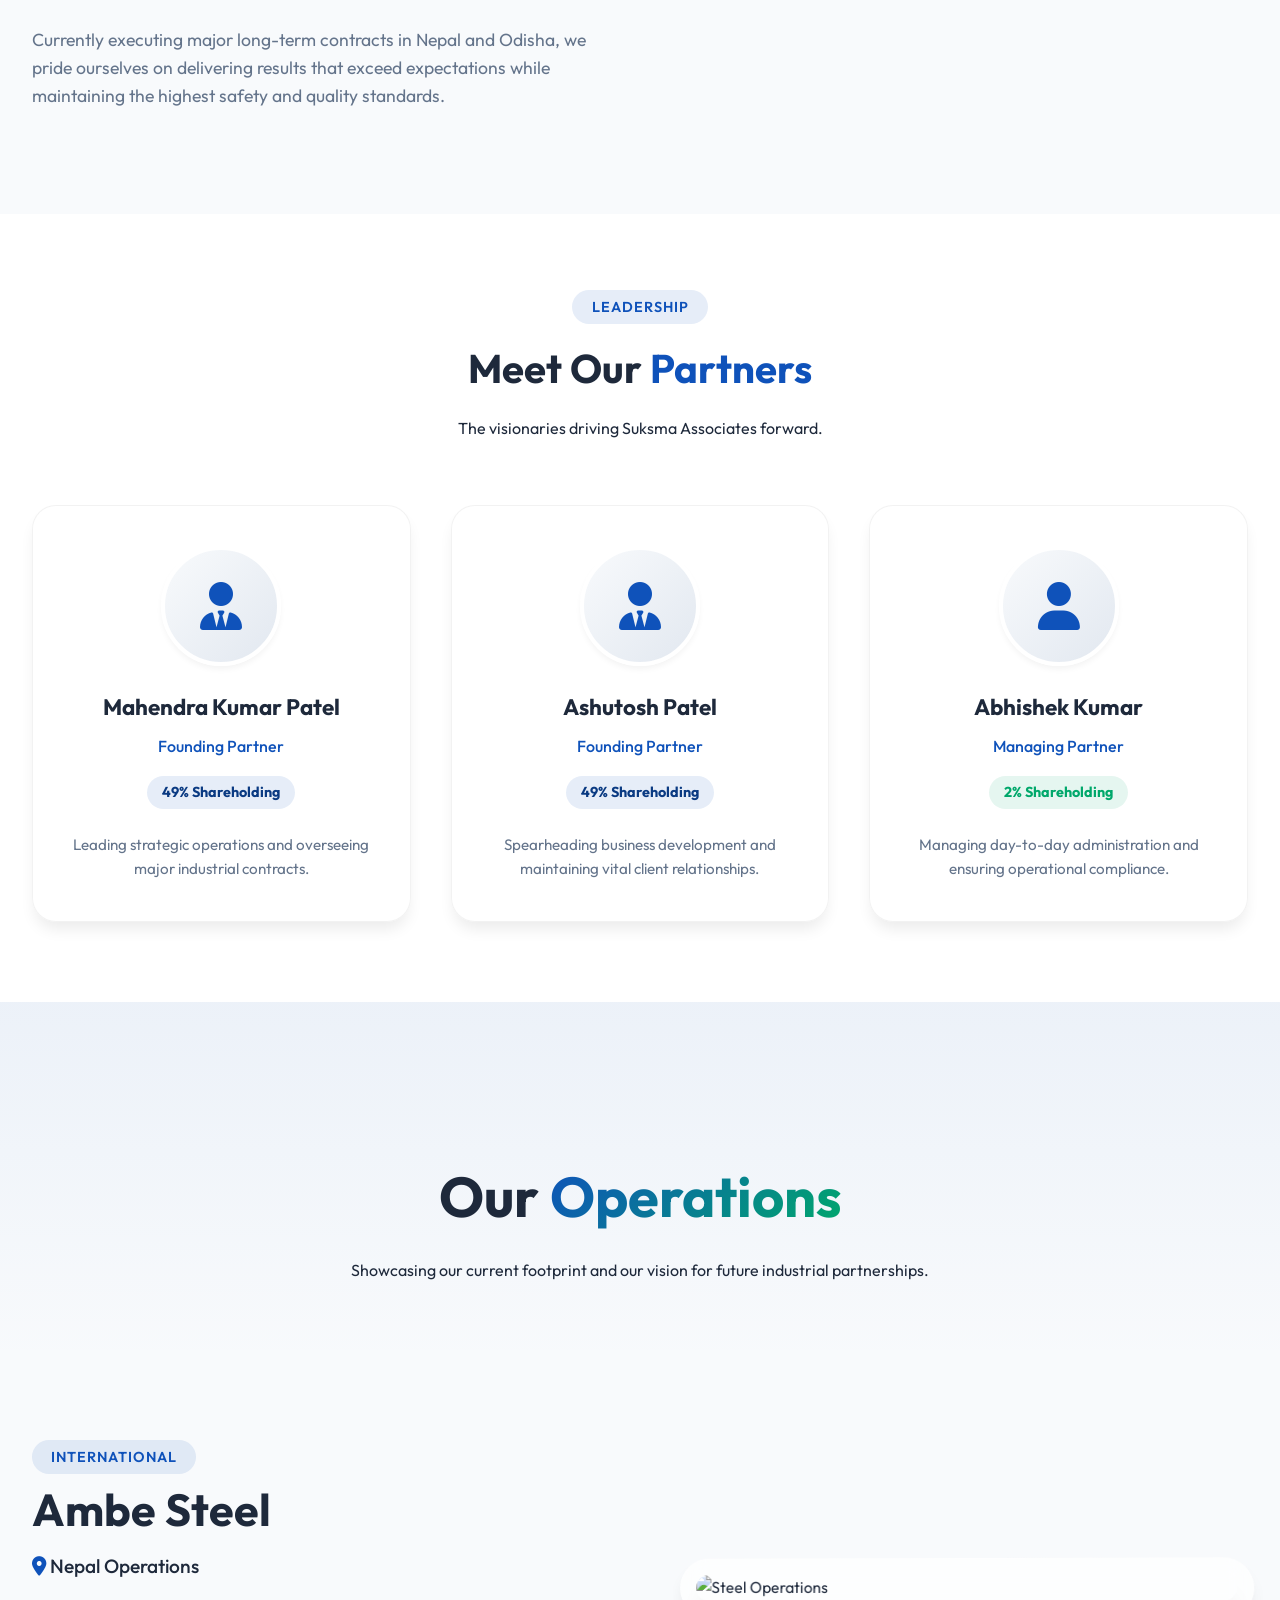
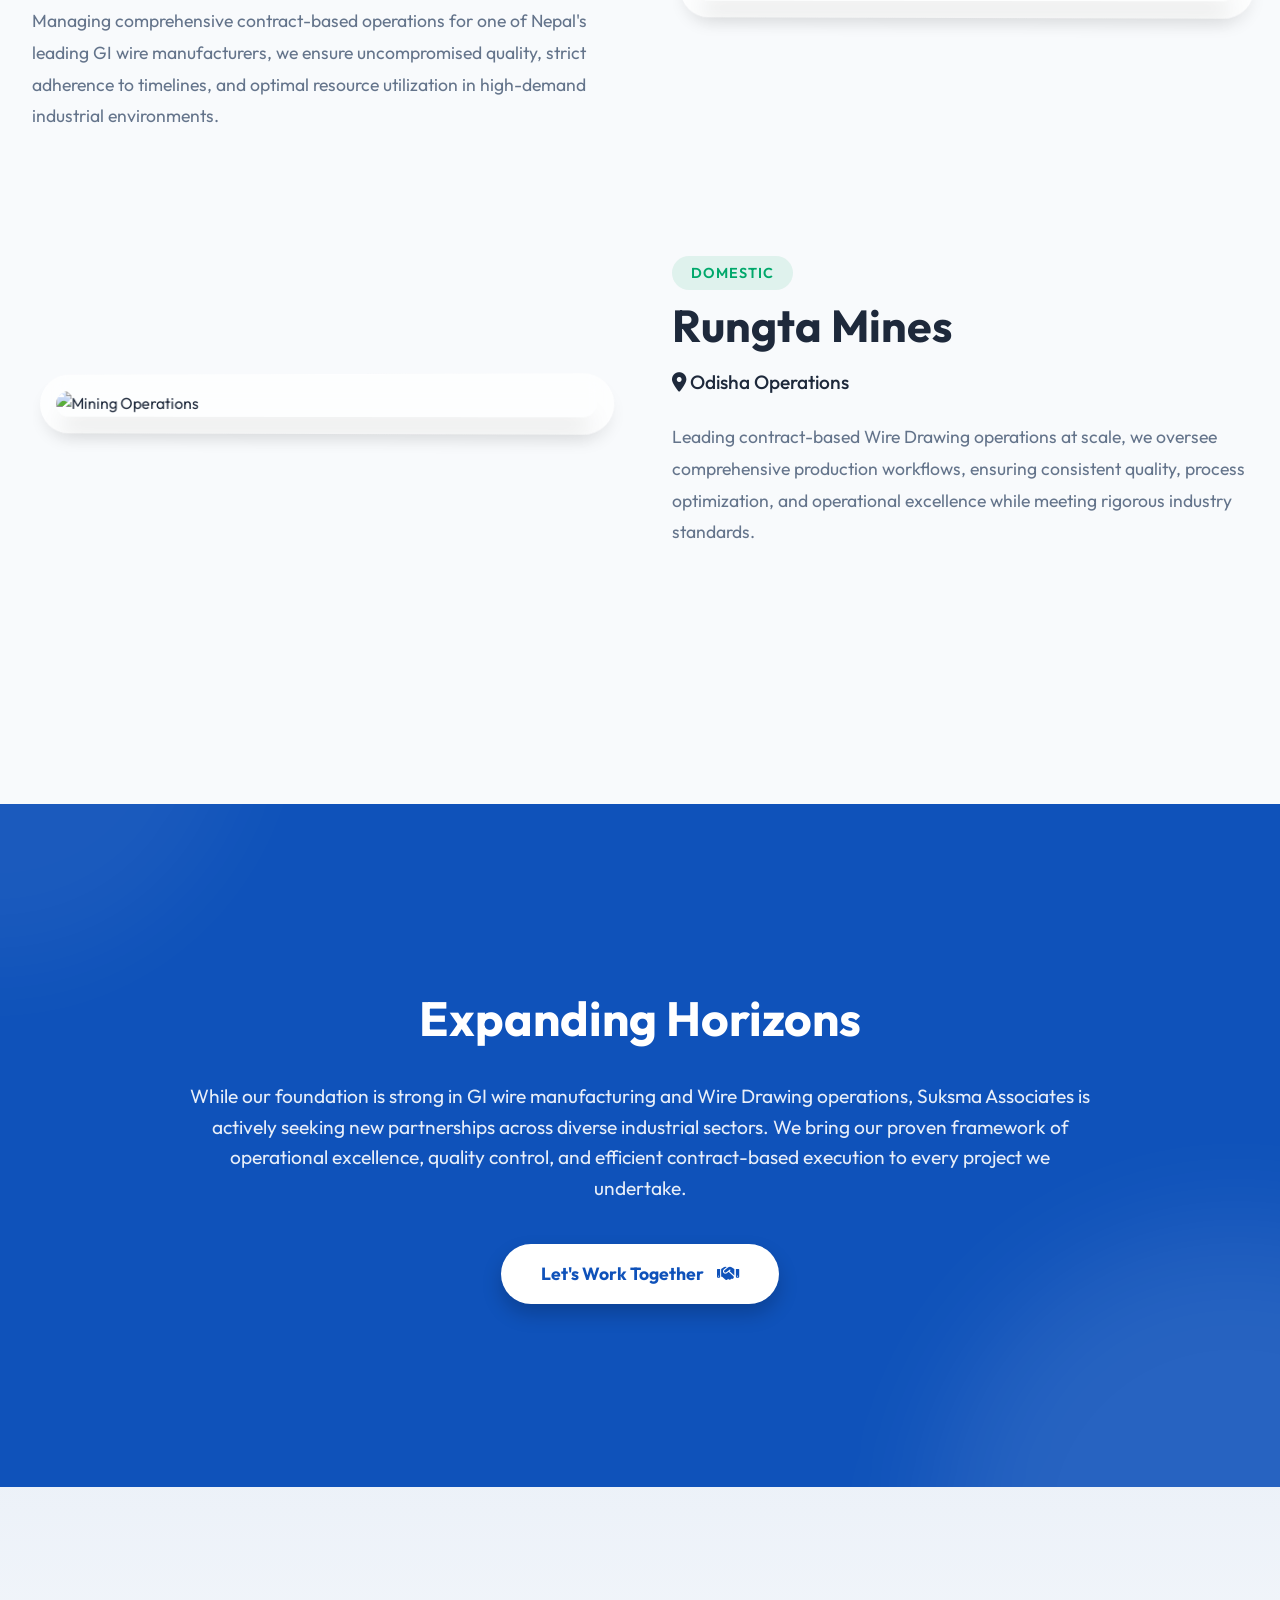
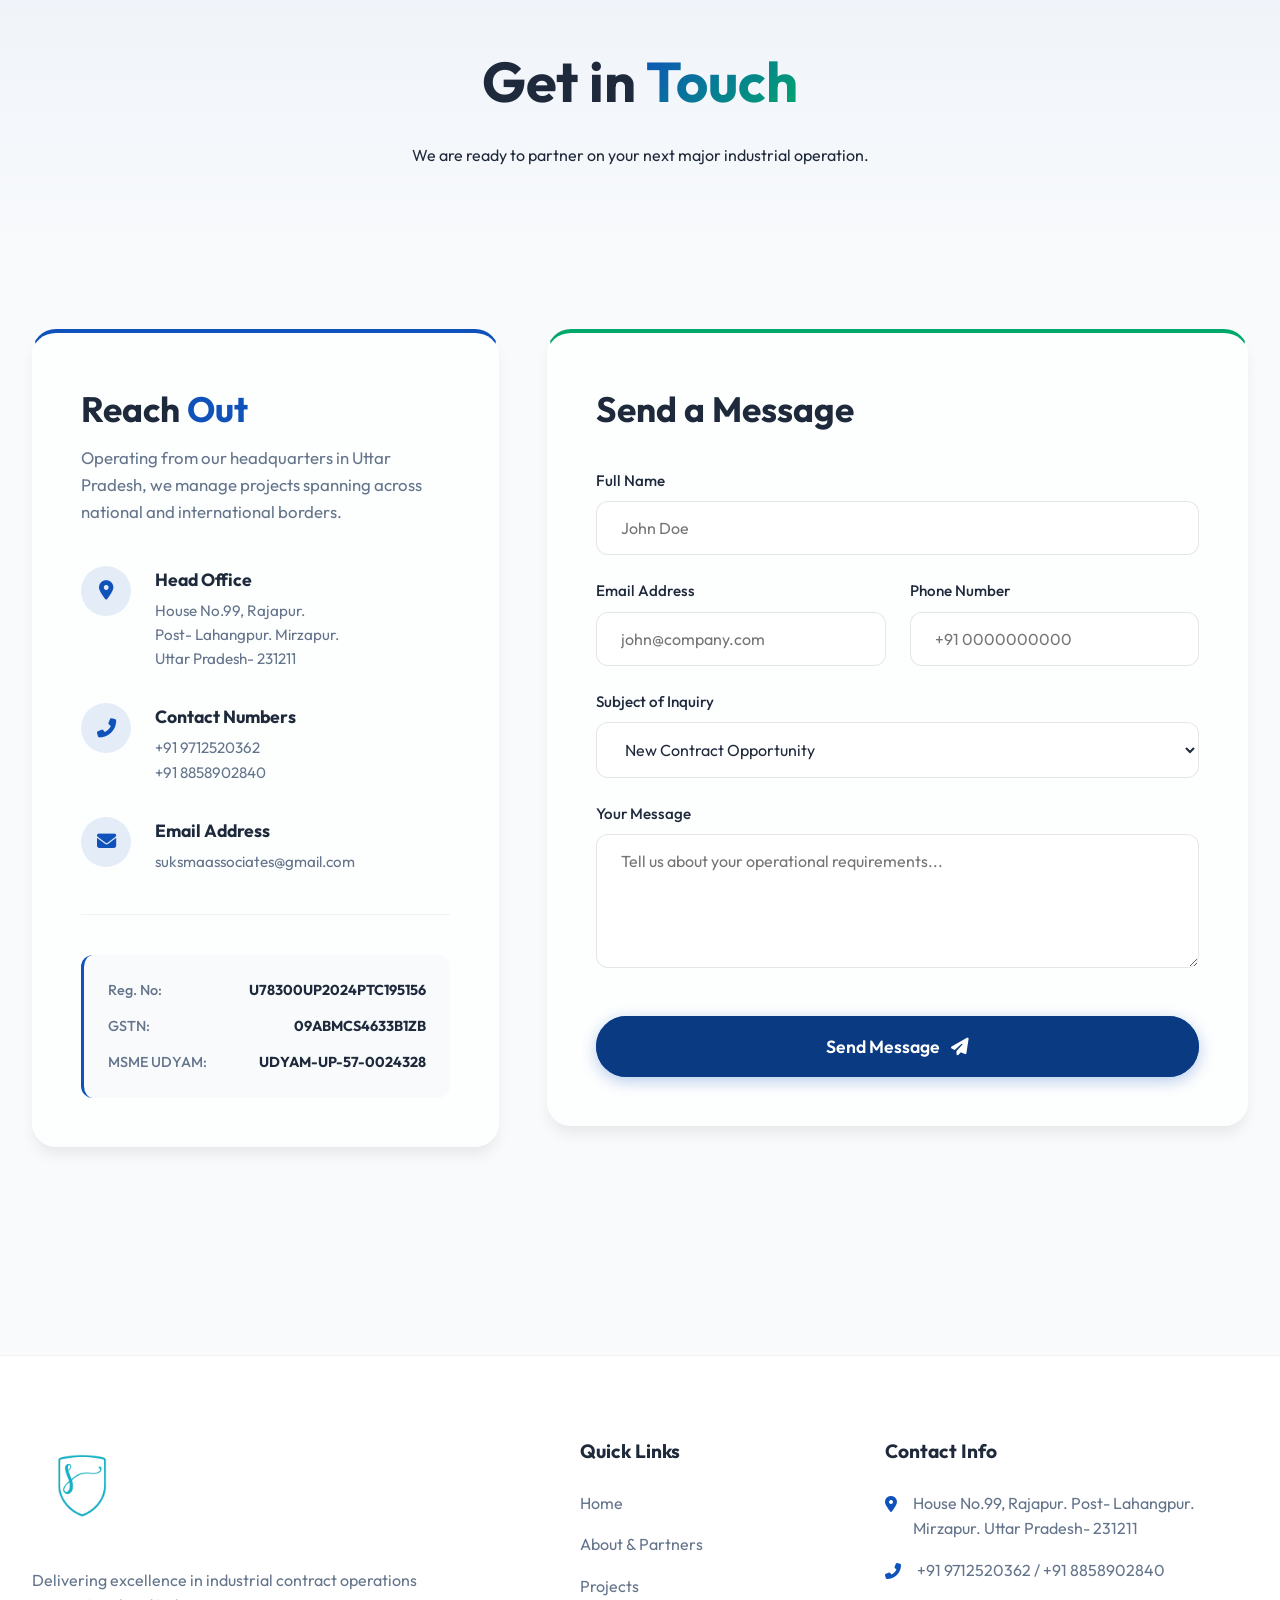
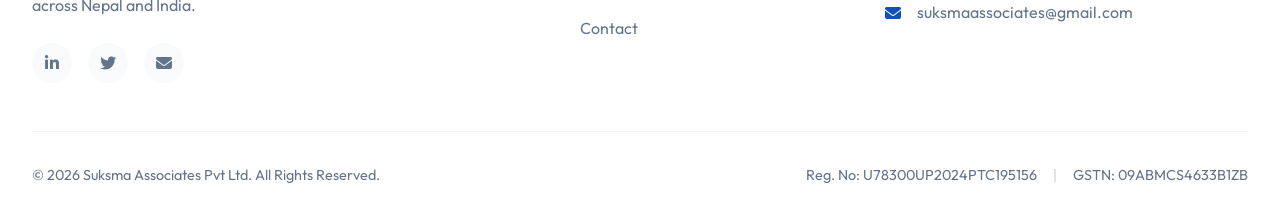
==== commit 2b6a4d11: "Remove unnecessary thing" ====
--- a/index.html
+++ b/index.html
@@ -66,7 +66,7 @@
 
                 <div class="hero-stats gs-reveal">
                     <div class="stat-item">
-                        <h3 class="stat-number">2+</h3>
+                        <h3 class="stat-number">2</h3>
                         <p class="stat-label">Major Locations</p>
                     </div>
                     <div class="stat-item">
--- a/styles.css
+++ b/styles.css
@@ -548,220 +548,7 @@
     color: rgba(0, 0, 0, 0.2);
 }
 
-/* --- RESPONSIVE DESIGN --- */
-@media (max-width: 992px) {
-    .hero-container {
-        grid-template-columns: 1fr;
-        padding-top: 2rem;
-    }
-
-    .hero-content {
-        order: 1;
-        text-align: center;
-    }
-
-    .hero-subtitle {
-        margin: 0 auto 2.5rem;
-    }
-
-    .hero-btns {
-        justify-content: center;
-    }
-
-    .hero-stats {
-        justify-content: center;
-    }
-
-    .hero-image {
-        order: 2;
-        max-width: 600px;
-        margin: 0 auto;
-    }
-
-    .footer-top {
-        grid-template-columns: 1fr 1fr;
-    }
-}
-
-@media (max-width: 768px) {
-
-    /* Mobile Menu */
-    .menu-toggle {
-        display: flex;
-        z-index: 1001;
-    }
-
-    .menu-toggle.active .bar:nth-child(1) {
-        transform: translateY(8px) rotate(45deg);
-    }
-
-    .menu-toggle.active .bar:nth-child(2) {
-        opacity: 0;
-    }
-
-    .menu-toggle.active .bar:nth-child(3) {
-        transform: translateY(-8px) rotate(-45deg);
-    }
-
-    .nav-menu {
-        position: fixed;
-        left: -100%;
-        top: 0;
-        flex-direction: column;
-        background: var(--bg-white);
-        width: 100%;
-        height: 100vh;
-        justify-content: center;
-        transition: 0.3s ease;
-        box-shadow: var(--shadow-lg);
-    }
-
-    .nav-menu.active {
-        left: 0;
-    }
-
-    /* Navbar Height Adjustments for Mobile */
-    .navbar {
-        padding: 0.8rem 0;
-    }
-
-    .logo img {
-        height: 60px;
-    }
-
-    /* Container Mobile Padding */
-    .container {
-        padding: 0 1rem;
-    }
-
-    /* Contact Details Mobile Fixes */
-    .contact-info,
-    .contact-form-wrapper {
-        padding: 1.5rem !important;
-        width: 100%;
-        box-sizing: border-box;
-        overflow-wrap: break-word;
-        word-break: break-word;
-    }
-
-    .info-content p,
-    .reg-val {
-        word-break: break-all;
-    }
-
-    .reg-item {
-        flex-direction: column;
-        align-items: flex-start;
-        gap: 0.2rem;
-    }
-
-    .form-group input,
-    .form-group select,
-    .form-group textarea {
-        max-width: 100%;
-        box-sizing: border-box;
-    }
-
-    .hero-btns {
-        gap: 1rem;
-    }
-
-    .hero-btns .btn {
-        padding: 0.7rem 1.5rem;
-        font-size: 0.9rem;
-        flex: 1;
-        text-align: center;
-        white-space: nowrap;
-    }
-
-    .hero-title {
-        font-size: 2.2rem;
-    }
-
-    .hero-stats {
-        gap: 1rem;
-        flex-wrap: wrap;
-        padding-top: 1rem;
-    }
-
-    .stat-number {
-        font-size: 1.8rem;
-    }
-
-    .hero-image {
-        display: flex;
-        justify-content: center;
-        max-width: 100%;
-        margin: 2rem auto 0;
-        padding: 0;
-        box-sizing: border-box;
-    }
-
-    .image-wrapper {
-        padding: 0.5rem;
-        border-radius: 15px;
-        width: 90%;
-        box-sizing: border-box;
-        transform: none !important;
-    }
-
-    .image-wrapper img {
-        border-radius: 10px;
-        width: 100%;
-        height: auto;
-    }
-
-    .floating-card {
-        padding: 0.5rem 0.6rem;
-        /* Reduced padding */
-        gap: 0.3rem;
-        border-radius: 10px;
-        max-width: 85%;
-        /* Prevent card from being too wide */
-    }
-
-    .floating-card i {
-        padding: 0.4rem;
-        font-size: 0.9rem;
-        /* Smaller icon */
-        border-radius: 8px;
-    }
-
-    .card-text h4 {
-        font-size: 0.75rem;
-        /* Smaller text */
-    }
-
-    .card-text p {
-        font-size: 0.6rem;
-        /* Smaller text */
-    }
-
-    .card-1 {
-        bottom: -5px;
-        /* Pull it up specifically so it doesn't get cut off at bottom */
-        left: 5px;
-        /* Pull it in */
-    }
-
-    .card-2 {
-        top: -5px;
-        /* Pull it down */
-        right: 5px;
-        /* Pull it in */
-    }
-
-    .footer-top {
-        grid-template-columns: 1fr;
-        gap: 2rem;
-    }
-
-    .footer-bottom {
-        flex-direction: column;
-        gap: 1rem;
-        text-align: center;
-    }
-}
+
 
 /* EXTRA STYLES */
 
@@ -885,15 +672,7 @@
     font-size: 0.95rem;
 }
 
-@media (max-width: 768px) {
-    .overview-grid {
-        grid-template-columns: 1fr;
-    }
-
-    .page-header h1 {
-        font-size: 2.5rem;
-    }
-}
+
 
 .project-card {
     display: grid;
@@ -941,21 +720,7 @@
     transform: translateY(-3px);
 }
 
-@media (max-width: 992px) {
-    .project-card {
-        grid-template-columns: 1fr;
-        gap: 2rem;
-        margin-bottom: 4rem;
-    }
-
-    .project-card.reverse .project-content {
-        order: 1;
-    }
-
-    .project-card.reverse .project-img {
-        order: 2;
-    }
-}
+
 
 .contact-section {
     padding-bottom: 8rem;
@@ -1116,7 +881,70 @@
     height: auto;
 }
 
+/* ===========================================
+   RESPONSIVE DESIGN - REWRITTEN FROM SCRATCH
+   =========================================== */
+
+/* --- TABLET BREAKPOINT (max-width: 992px) --- */
 @media (max-width: 992px) {
+
+    /* Hero - stack to single column */
+    .hero-container {
+        grid-template-columns: 1fr;
+        gap: 2rem;
+        padding-top: 2rem;
+    }
+
+    .hero-content {
+        order: 1;
+        text-align: center;
+    }
+
+    .hero-subtitle {
+        margin-left: auto;
+        margin-right: auto;
+    }
+
+    .hero-btns {
+        justify-content: center;
+    }
+
+    .hero-stats {
+        justify-content: center;
+    }
+
+    .hero-image {
+        order: 2;
+        max-width: 550px;
+        margin: 0 auto;
+    }
+
+    /* About - overview grid stack */
+    .overview-grid {
+        grid-template-columns: 1fr;
+        gap: 2.5rem;
+    }
+
+    /* Projects - stack cards */
+    .project-card {
+        grid-template-columns: 1fr;
+        gap: 2rem;
+        margin-bottom: 4rem;
+    }
+
+    .project-card.reverse .project-content {
+        order: 1;
+    }
+
+    .project-card.reverse .project-img {
+        order: 2;
+    }
+
+    .project-content h2 {
+        font-size: 2.2rem;
+    }
+
+    /* Contact - stack grid */
     .contact-grid {
         grid-template-columns: 1fr;
     }
@@ -1124,4 +952,437 @@
     .form-row {
         grid-template-columns: 1fr;
     }
+
+    /* Footer - 2 columns on tablet */
+    .footer-top {
+        grid-template-columns: 1fr 1fr;
+        gap: 2.5rem;
+    }
+}
+
+/* --- PHONE BREAKPOINT (max-width: 768px) --- */
+@media (max-width: 768px) {
+
+    /* ===== GLOBAL ===== */
+    .container {
+        padding: 0 1.25rem;
+    }
+
+    .section-padding {
+        padding: 3rem 0;
+    }
+
+    /* ===== NAVIGATION ===== */
+    .navbar {
+        padding: 0.75rem 0;
+    }
+
+    .navbar.scrolled {
+        padding: 0.5rem 0;
+    }
+
+    .logo img {
+        height: 50px;
+    }
+
+    /* Hamburger toggle */
+    .menu-toggle {
+        display: flex;
+        z-index: 1001;
+    }
+
+    .menu-toggle.active .bar:nth-child(1) {
+        transform: translateY(8px) rotate(45deg);
+    }
+
+    .menu-toggle.active .bar:nth-child(2) {
+        opacity: 0;
+    }
+
+    .menu-toggle.active .bar:nth-child(3) {
+        transform: translateY(-8px) rotate(-45deg);
+    }
+
+    /* Full-screen mobile menu overlay */
+    .nav-menu {
+        position: fixed;
+        top: 0;
+        left: -100%;
+        width: 100%;
+        height: 100vh;
+        flex-direction: column;
+        justify-content: center;
+        align-items: center;
+        gap: 2rem;
+        background: var(--bg-white);
+        transition: left 0.35s ease;
+        box-shadow: var(--shadow-lg);
+        z-index: 1000;
+    }
+
+    .nav-menu.active {
+        left: 0;
+    }
+
+    .nav-links {
+        font-size: 1.2rem;
+    }
+
+    .nav-contact-btn {
+        padding: 0.8rem 2rem;
+        font-size: 1rem;
+    }
+
+    /* ===== HERO SECTION ===== */
+    .hero {
+        min-height: auto;
+        padding-top: 100px;
+        padding-bottom: 40px;
+    }
+
+    .hero-title {
+        font-size: 2rem;
+        line-height: 1.15;
+    }
+
+    .hero-subtitle {
+        font-size: 0.95rem;
+        margin-bottom: 2rem;
+        max-width: 100%;
+    }
+
+    .hero-btns {
+        flex-direction: row;
+        gap: 0.75rem;
+    }
+
+    .hero-btns .btn {
+        padding: 0.7rem 1.2rem;
+        font-size: 0.85rem;
+        flex: 1;
+        text-align: center;
+        white-space: nowrap;
+    }
+
+    .hero-stats {
+        gap: 1.5rem;
+        flex-wrap: wrap;
+        padding-top: 1.25rem;
+    }
+
+    .stat-number {
+        font-size: 1.6rem;
+    }
+
+    .stat-label {
+        font-size: 0.8rem;
+    }
+
+    /* Hero image - centered, no perspective tilt */
+    .hero-image {
+        max-width: 100%;
+        margin: 1.5rem auto 0;
+    }
+
+    .image-wrapper {
+        transform: none !important;
+        padding: 0.5rem;
+        border-radius: 16px;
+        width: 92%;
+        margin: 0 auto;
+    }
+
+    .image-wrapper img {
+        border-radius: 12px;
+        width: 100%;
+        height: auto;
+    }
+
+    /* Floating cards - compact and contained */
+    .floating-card {
+        padding: 0.5rem 0.7rem;
+        gap: 0.4rem;
+        border-radius: 10px;
+        max-width: 75%;
+    }
+
+    .floating-card i {
+        padding: 0.4rem;
+        font-size: 0.85rem;
+        border-radius: 8px;
+    }
+
+    .card-text h4 {
+        font-size: 0.72rem;
+    }
+
+    .card-text p {
+        font-size: 0.58rem;
+    }
+
+    .card-1 {
+        bottom: 5px;
+        left: 5px;
+    }
+
+    .card-2 {
+        top: 5px;
+        right: 5px;
+    }
+
+    /* Background shapes - scale down for phone */
+    .shape-1 {
+        width: 250px;
+        height: 250px;
+    }
+
+    .shape-2 {
+        width: 300px;
+        height: 300px;
+    }
+
+    .shape-3 {
+        width: 150px;
+        height: 150px;
+    }
+
+    /* ===== PAGE HEADERS ===== */
+    .page-header {
+        padding: 110px 0 50px !important;
+    }
+
+    .page-header h1 {
+        font-size: 2rem !important;
+        line-height: 1.2;
+    }
+
+    .page-header p {
+        font-size: 0.95rem;
+    }
+
+    /* ===== ABOUT PAGE ===== */
+    .section-title {
+        font-size: 1.8rem;
+    }
+
+    .section-header h2 {
+        font-size: 1.8rem;
+    }
+
+    .overview-content p {
+        font-size: 1rem;
+    }
+
+    .title-underline {
+        margin: 1rem 0;
+    }
+
+    /* Partners grid - single column on phone */
+    .partners-grid {
+        grid-template-columns: 1fr;
+        gap: 1.5rem;
+    }
+
+    .partner-card {
+        padding: 1.5rem;
+    }
+
+    .partner-img {
+        width: 90px;
+        height: 90px;
+        font-size: 2.2rem;
+    }
+
+    .partner-info h3 {
+        font-size: 1.2rem;
+    }
+
+    .partner-info .desc {
+        font-size: 0.9rem;
+    }
+
+    /* ===== PROJECTS PAGE ===== */
+    .project-content h2 {
+        font-size: 1.8rem;
+    }
+
+    .project-content .location {
+        font-size: 1rem;
+    }
+
+    .project-content .desc {
+        font-size: 0.95rem;
+        line-height: 1.7;
+    }
+
+    /* ===== VISION CTA SECTION ===== */
+    .vision .container {
+        padding: 3rem 0 !important;
+    }
+
+    .vision h2 {
+        font-size: 2rem !important;
+    }
+
+    .vision p {
+        font-size: 1rem !important;
+        padding: 0 0.5rem;
+    }
+
+    .vision .btn {
+        padding: 0.8rem 1.8rem !important;
+        font-size: 0.95rem !important;
+    }
+
+    /* ===== CONTACT PAGE ===== */
+    .contact-section {
+        padding-bottom: 4rem;
+    }
+
+    .contact-info,
+    .contact-form-wrapper {
+        padding: 1.5rem;
+        width: 100%;
+        box-sizing: border-box;
+        overflow-wrap: break-word;
+        word-break: break-word;
+    }
+
+    .contact-info h2,
+    .contact-form-wrapper h2 {
+        font-size: 1.6rem;
+    }
+
+    .subtitle {
+        font-size: 0.95rem;
+        margin-bottom: 1.5rem;
+    }
+
+    .info-item {
+        gap: 1rem;
+        margin-bottom: 1.5rem;
+    }
+
+    .icon-box {
+        width: 42px;
+        height: 42px;
+        font-size: 1rem;
+    }
+
+    .info-content h4 {
+        font-size: 1rem;
+    }
+
+    .info-content p {
+        font-size: 0.88rem;
+        word-break: break-word;
+    }
+
+    .info-divider {
+        margin: 1.5rem 0;
+    }
+
+    .company-regs {
+        padding: 1rem;
+    }
+
+    .reg-item {
+        flex-direction: column;
+        align-items: flex-start;
+        gap: 0.15rem;
+        margin-bottom: 0.6rem;
+    }
+
+    .reg-val {
+        font-size: 0.85rem;
+        word-break: break-all;
+    }
+
+    .form-group input,
+    .form-group select,
+    .form-group textarea {
+        padding: 0.85rem 1rem;
+        font-size: 0.95rem;
+        max-width: 100%;
+        box-sizing: border-box;
+    }
+
+    .form-submit {
+        padding: 1rem;
+        font-size: 1rem;
+    }
+
+    /* ===== FOOTER ===== */
+    .footer {
+        padding: 3rem 0 1.5rem;
+        margin-top: 3rem;
+    }
+
+    .footer-top {
+        grid-template-columns: 1fr;
+        gap: 2rem;
+    }
+
+    .footer-logo {
+        height: 70px;
+    }
+
+    .brand-col p {
+        max-width: 100%;
+        font-size: 0.95rem;
+    }
+
+    .footer-col h3 {
+        font-size: 1.05rem;
+        margin-bottom: 1rem;
+    }
+
+    .footer-bottom {
+        flex-direction: column;
+        gap: 0.75rem;
+        text-align: center;
+        font-size: 0.8rem;
+    }
+
+    .footer-certs {
+        flex-direction: column;
+        gap: 0.3rem;
+    }
+
+    .footer-certs .divider {
+        display: none;
+    }
+}
+
+/* --- SMALL PHONE (max-width: 400px) - Fine-tuning --- */
+@media (max-width: 400px) {
+
+    .hero-title {
+        font-size: 1.7rem;
+    }
+
+    .hero-btns {
+        gap: 0.5rem;
+    }
+
+    .hero-btns .btn {
+        padding: 0.6rem 1rem;
+        font-size: 0.8rem;
+    }
+
+    .stat-number {
+        font-size: 1.4rem;
+    }
+
+    .floating-card {
+        max-width: 70%;
+    }
+
+    .page-header h1 {
+        font-size: 1.7rem !important;
+    }
+
+    .partner-card {
+        padding: 1.2rem;
+    }
 }
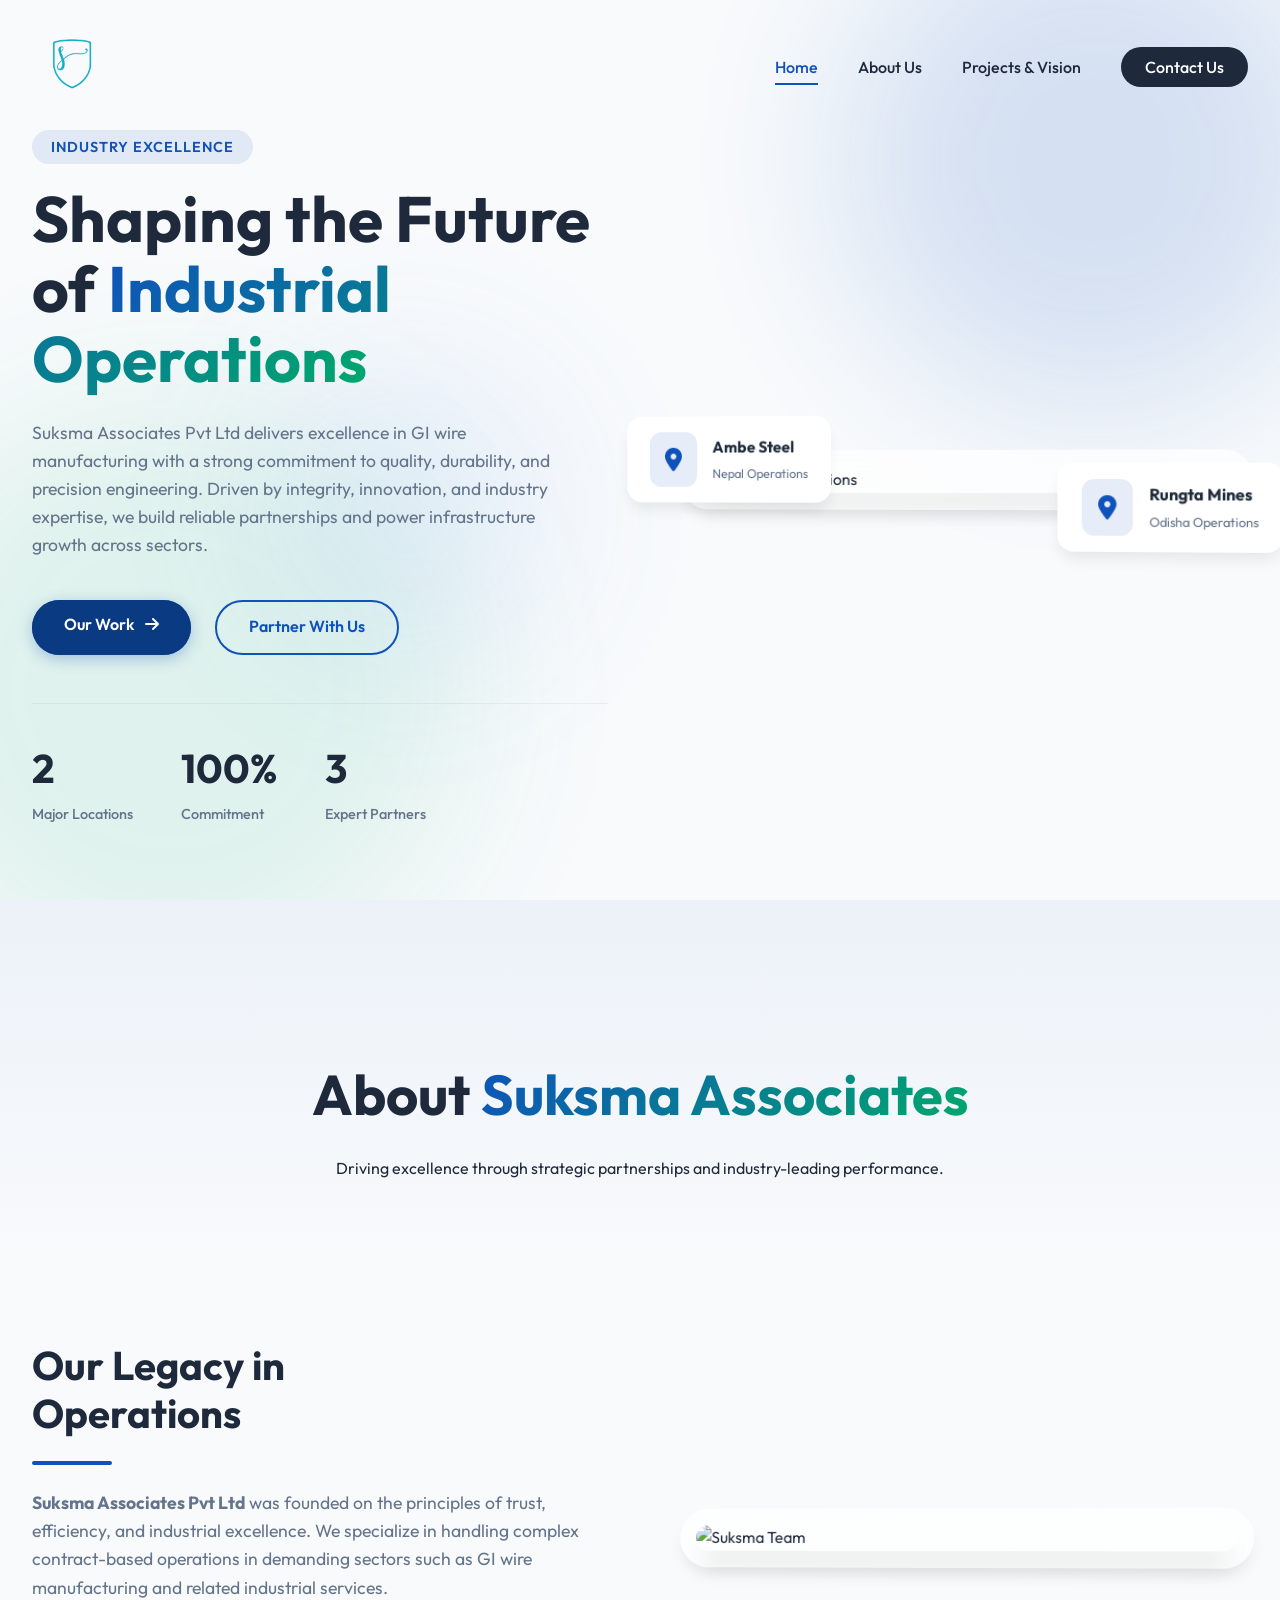
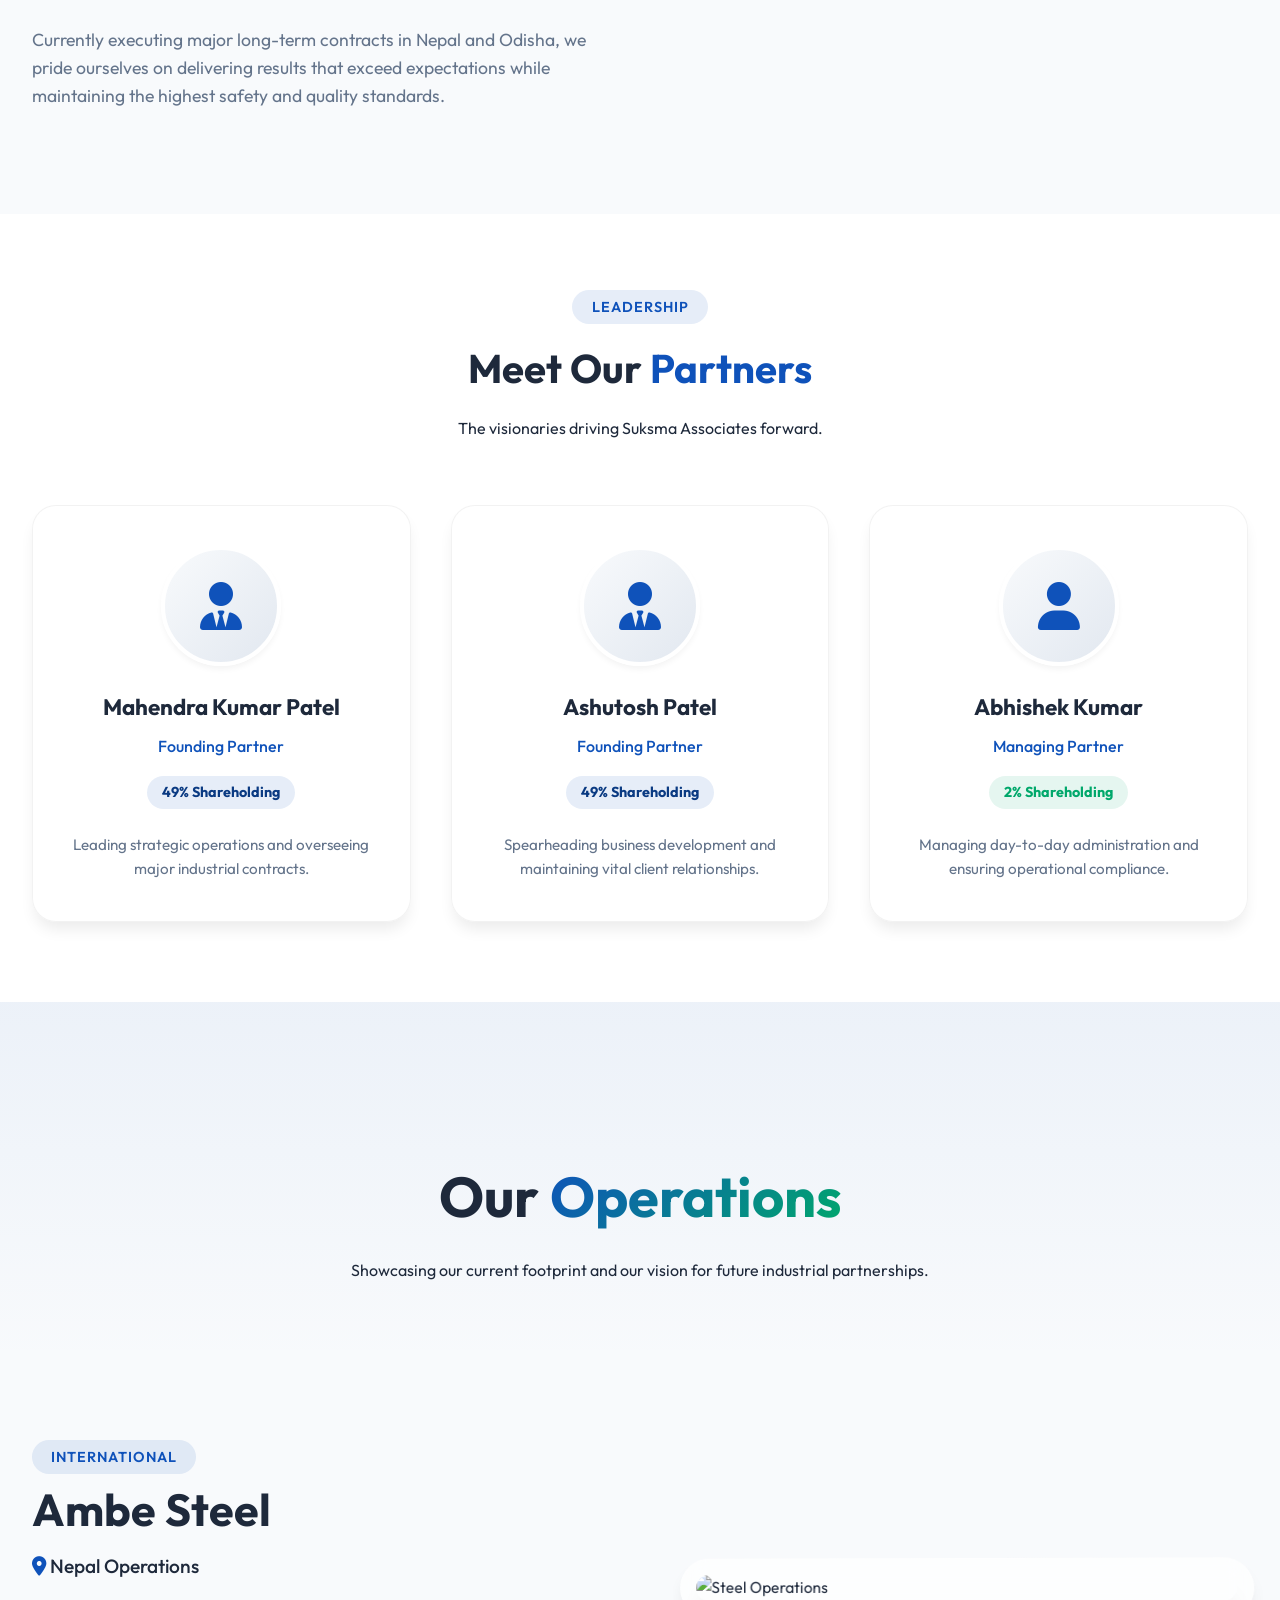
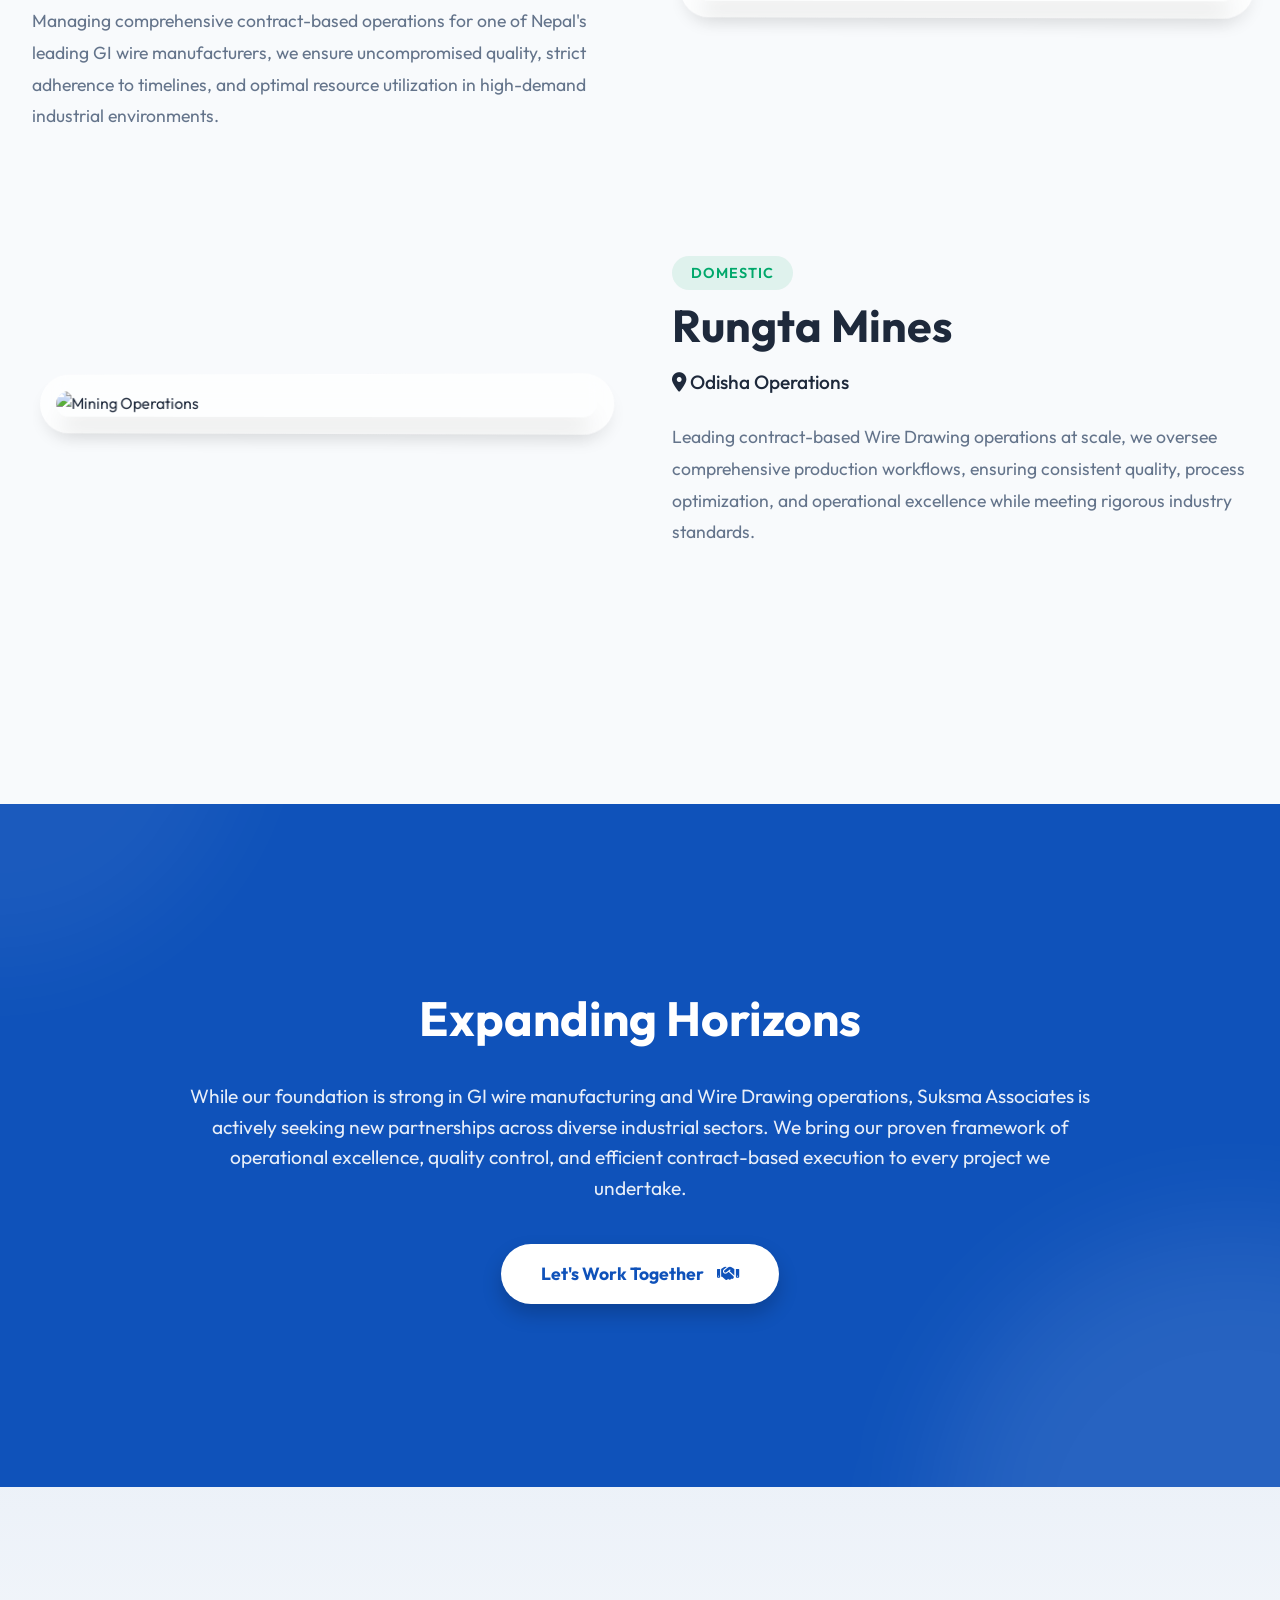
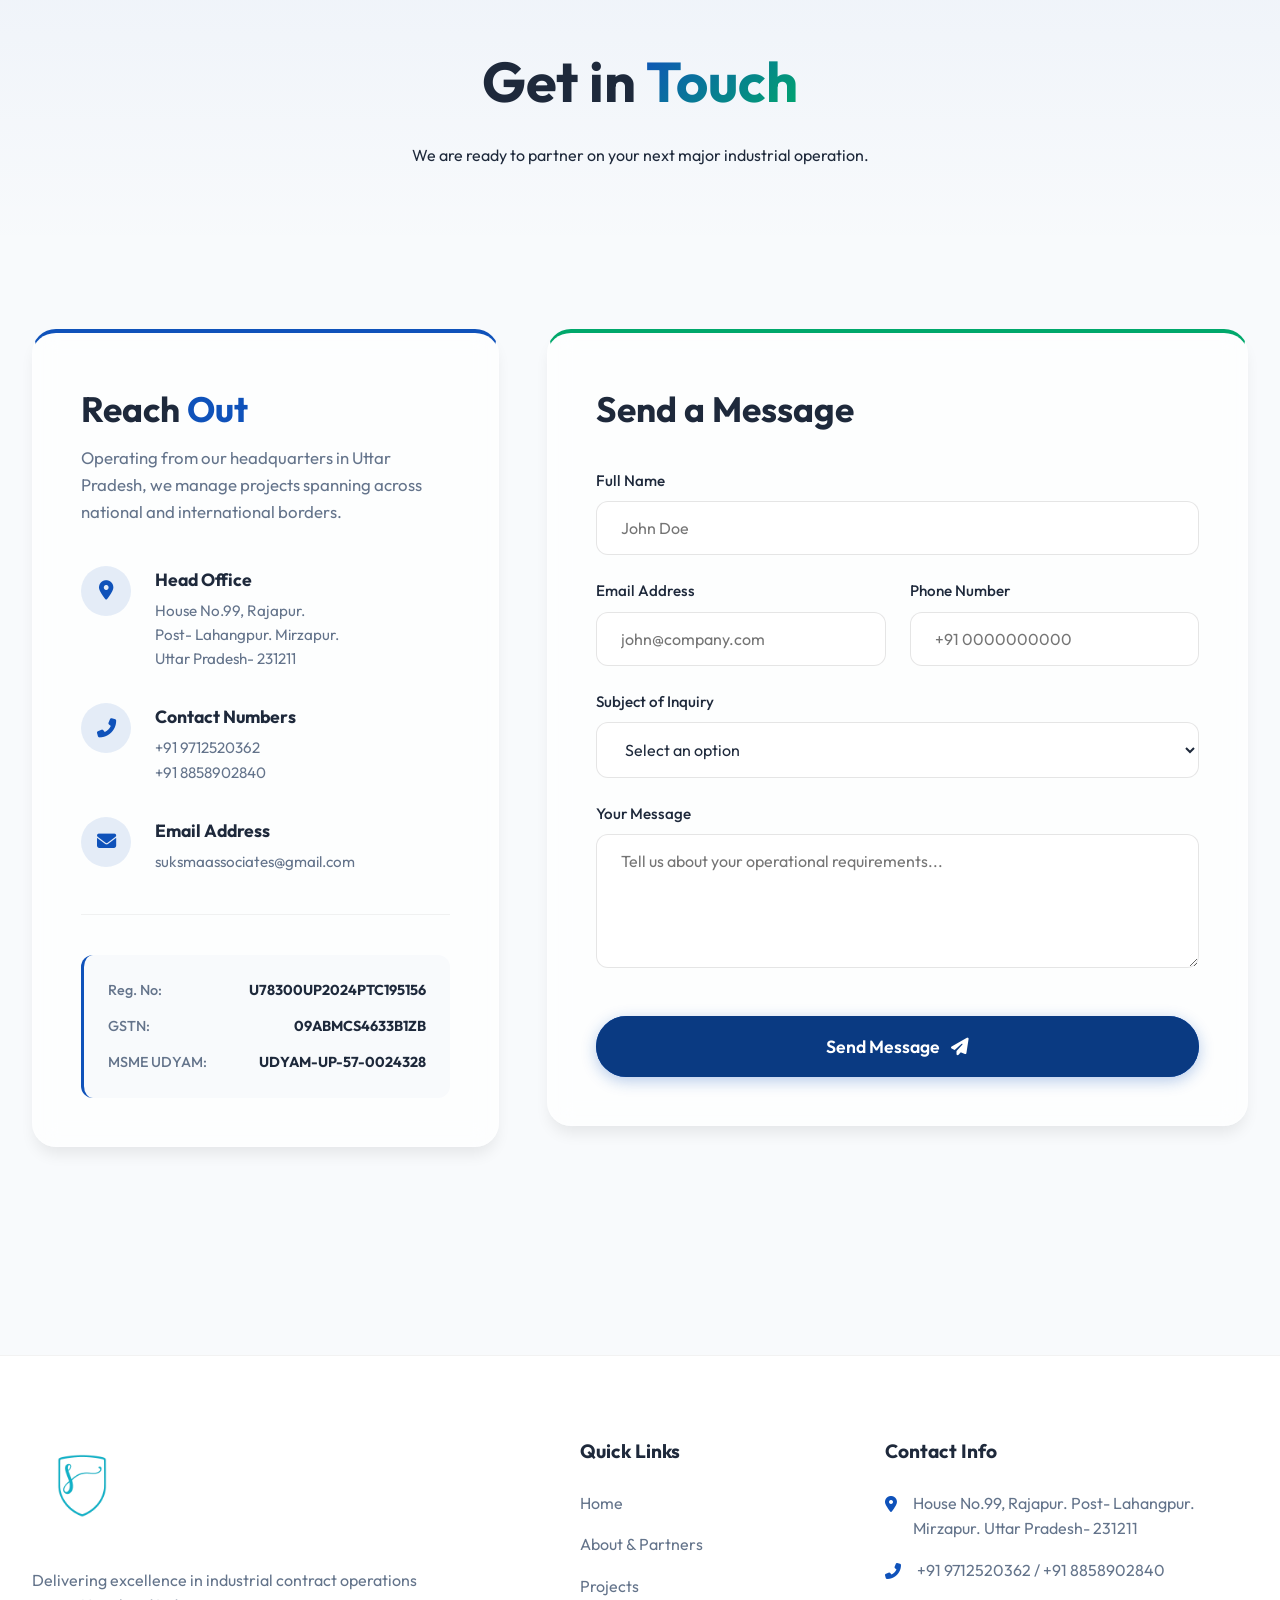
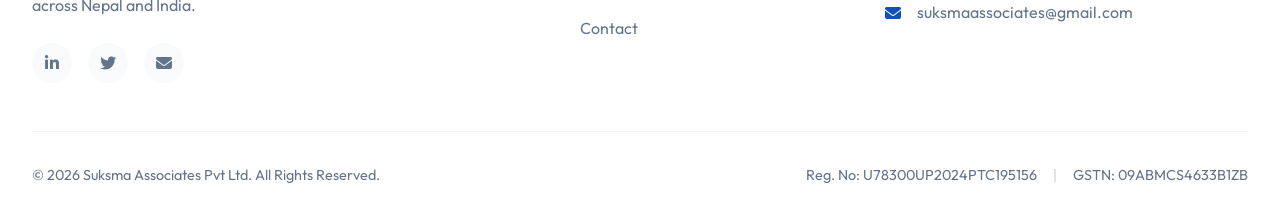
==== commit 8118b378: "contact form update" ====
--- a/index.html
+++ b/index.html
@@ -342,12 +342,13 @@
                             </div>
                             <div class="form-group">
                                 <label>Phone Number</label>
-                                <input type="tel" placeholder="+91 0000000000">
+                                <input type="tel" placeholder="+91 0000000000" required>
                             </div>
                         </div>
                         <div class="form-group">
                             <label>Subject of Inquiry</label>
-                            <select>
+                            <select required>
+                                <option value="">Select an option</option>
                                 <option>New Contract Opportunity</option>
                                 <option>General Inquiry</option>
                                 <option>Partnership</option>
@@ -358,8 +359,7 @@
                             <textarea rows="5" placeholder="Tell us about your operational requirements..."
                                 required></textarea>
                         </div>
-                        <button type="button" class="btn btn-primary form-submit"
-                            onclick="alert('Demo: Form Submitted Successfully!')">
+                        <button type="button" class="btn btn-primary form-submit" onclick="submitContactForm(this)">
                             Send Message <i class="fas fa-paper-plane" style="margin-left: 8px;"></i>
                         </button>
                     </form>
@@ -368,6 +368,26 @@
             </div>
         </div>
     </section>
+
+    <!-- Success Modal -->
+    <div class="success-modal-overlay" id="successModal">
+        <div class="success-modal">
+            <div class="success-icon">
+                <svg width="64" height="64" viewBox="0 0 64 64" fill="none">
+                    <circle cx="32" cy="32" r="30" stroke="var(--primary)" stroke-width="3"
+                        fill="rgba(15,82,186,0.08)" />
+                    <path d="M20 33L28 41L44 23" stroke="var(--secondary)" stroke-width="3.5" stroke-linecap="round"
+                        stroke-linejoin="round" fill="none" class="checkmark-path" />
+                </svg>
+            </div>
+            <h3>Message Sent Successfully!</h3>
+            <p>Thank you for reaching out to Suksma Associates. Our team will review your inquiry and get back to you
+                within 24 hours.</p>
+            <button class="btn btn-primary success-close-btn" onclick="closeSuccessModal()">
+                Got It <i class="fas fa-check" style="margin-left: 6px;"></i>
+            </button>
+        </div>
+    </div>
 
     <!-- Footer -->
     <footer class="footer">
--- a/styles.css
+++ b/styles.css
@@ -24,6 +24,10 @@
 
     /* Transitions */
     --transition: all 0.3s cubic-bezier(0.25, 0.8, 0.25, 1);
+}
+
+html {
+    overflow-x: hidden;
 }
 
 * {
@@ -265,6 +269,7 @@
     position: relative;
     display: flex;
     align-items: center;
+    overflow: hidden;
 }
 
 /* Abstract Background Shapes */
@@ -275,6 +280,7 @@
     width: 100%;
     height: 100%;
     z-index: -1;
+    overflow: hidden;
 }
 
 .shape {
@@ -917,6 +923,24 @@
         order: 2;
         max-width: 550px;
         margin: 0 auto;
+    }
+
+    /* Floating cards - pull inside viewport */
+    .card-1 {
+        left: 0;
+    }
+
+    .card-2 {
+        right: 0;
+    }
+
+    /* Background shapes - contain within viewport */
+    .shape-1 {
+        right: 0;
+    }
+
+    .shape-2 {
+        left: 0;
     }
 
     /* About - overview grid stack */
@@ -1385,4 +1409,99 @@
     .partner-card {
         padding: 1.2rem;
     }
-}+}
+/* ===== SUCCESS MODAL ===== */
+.success-modal-overlay {
+    position: fixed;
+    top: 0;
+    left: 0;
+    width: 100%;
+    height: 100%;
+    background: rgba(0, 0, 0, 0.5);
+    backdrop-filter: blur(6px);
+    display: none;
+    justify-content: center;
+    align-items: center;
+    z-index: 9999;
+    opacity: 0;
+    transition: opacity 0.3s ease;
+}
+
+.success-modal-overlay.active {
+    display: flex;
+    opacity: 1;
+}
+
+.success-modal {
+    background: var(--bg-white);
+    border-radius: 20px;
+    padding: 3rem 2.5rem;
+    max-width: 420px;
+    width: 90%;
+    text-align: center;
+    box-shadow: 0 25px 60px rgba(0, 0, 0, 0.25);
+    transform: scale(0.8) translateY(20px);
+    transition: transform 0.4s cubic-bezier(0.175, 0.885, 0.32, 1.275);
+    border-top: 4px solid var(--primary);
+}
+
+.success-modal-overlay.active .success-modal {
+    transform: scale(1) translateY(0);
+}
+
+.success-icon {
+    margin-bottom: 1.5rem;
+}
+
+.success-icon svg {
+    filter: drop-shadow(0 4px 12px rgba(15, 82, 186, 0.2));
+}
+
+.checkmark-path {
+    stroke-dasharray: 60;
+    stroke-dashoffset: 60;
+    animation: drawCheck 0.6s ease 0.3s forwards;
+}
+
+@keyframes drawCheck {
+    to {
+        stroke-dashoffset: 0;
+    }
+}
+
+.success-modal h3 {
+    font-size: 1.5rem;
+    color: var(--text-dark);
+    margin-bottom: 0.75rem;
+    font-weight: 700;
+}
+
+.success-modal p {
+    color: var(--text-light);
+    font-size: 0.95rem;
+    line-height: 1.6;
+    margin-bottom: 2rem;
+}
+
+.success-close-btn {
+    padding: 0.8rem 2.5rem;
+    font-size: 1rem;
+    border-radius: 50px;
+    cursor: pointer;
+    border: none;
+}
+
+/* Form validation error style */
+.form-group input.error,
+.form-group select.error,
+.form-group textarea.error {
+    border-color: #e74c3c;
+    box-shadow: 0 0 0 3px rgba(231, 76, 60, 0.15);
+}
+
+.form-group .error-msg {
+    color: #e74c3c;
+    font-size: 0.8rem;
+    margin-top: 0.3rem;
+    display: block;
+}
